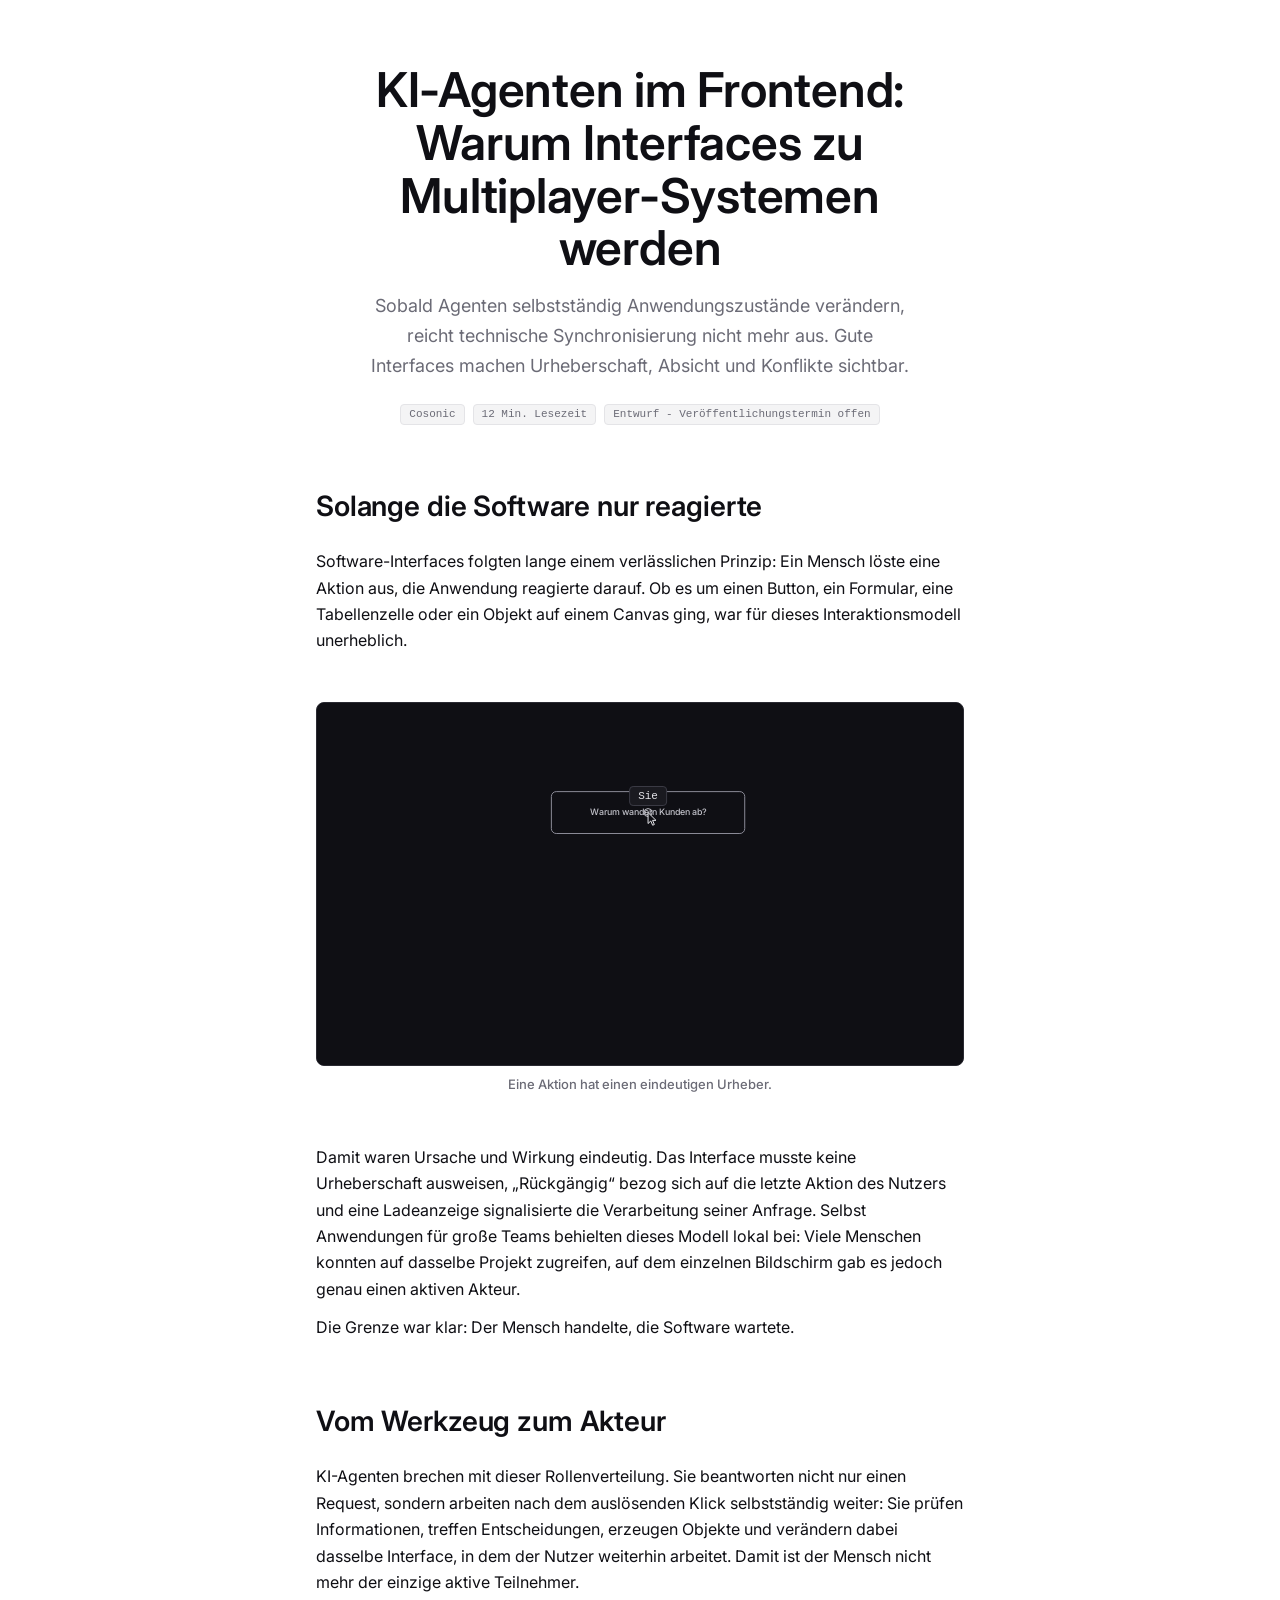
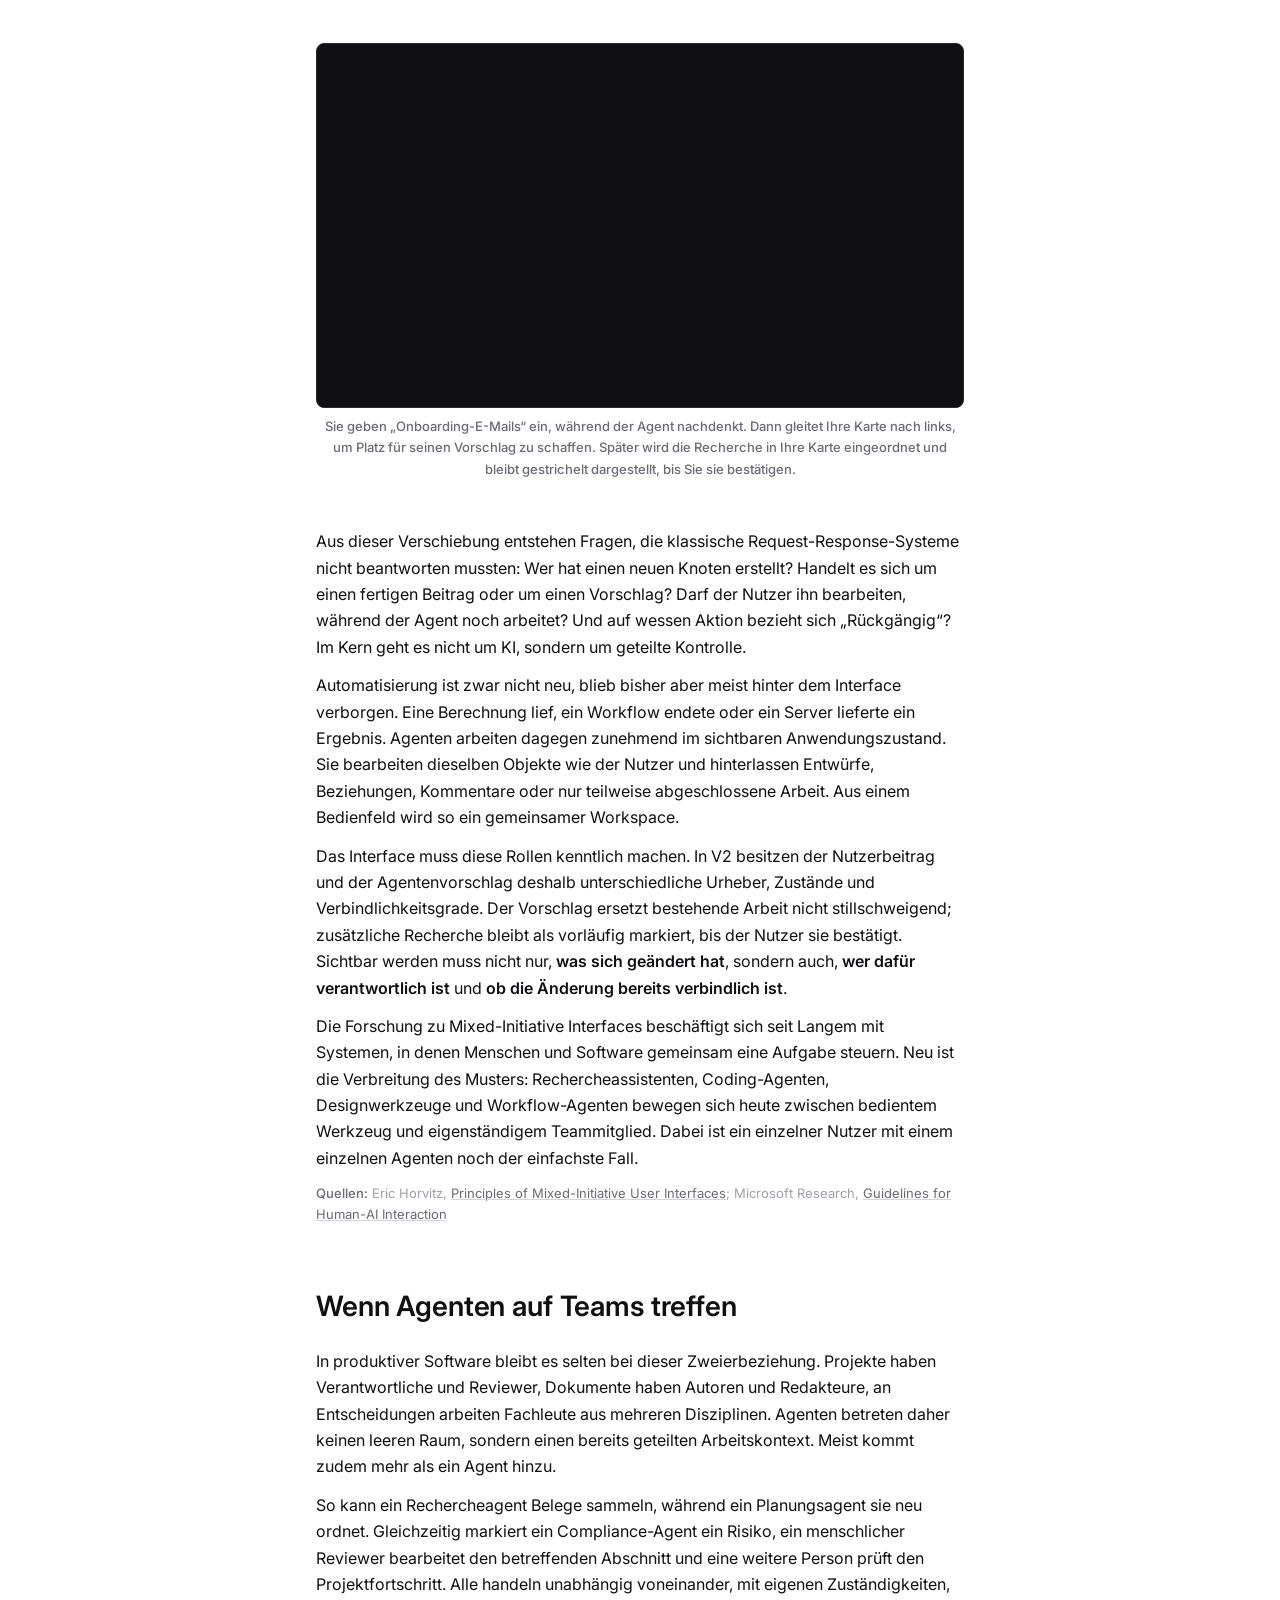
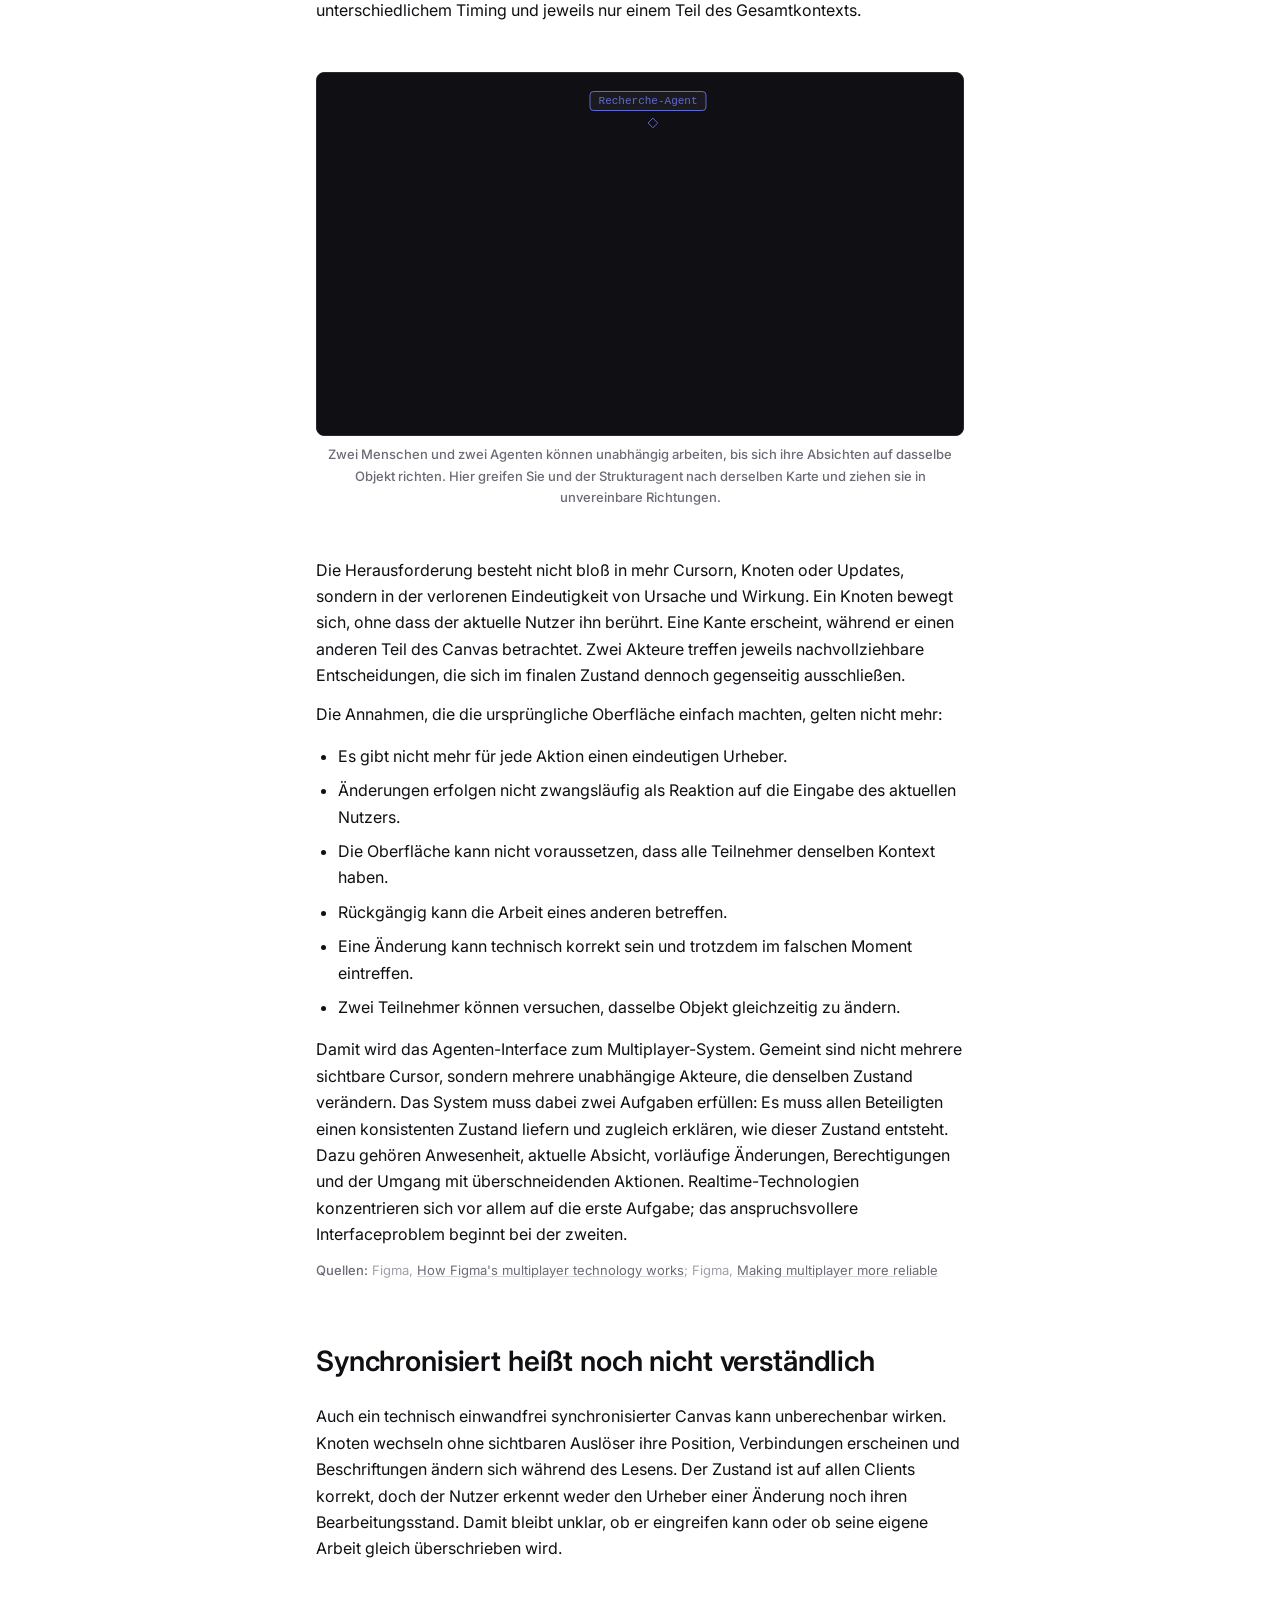
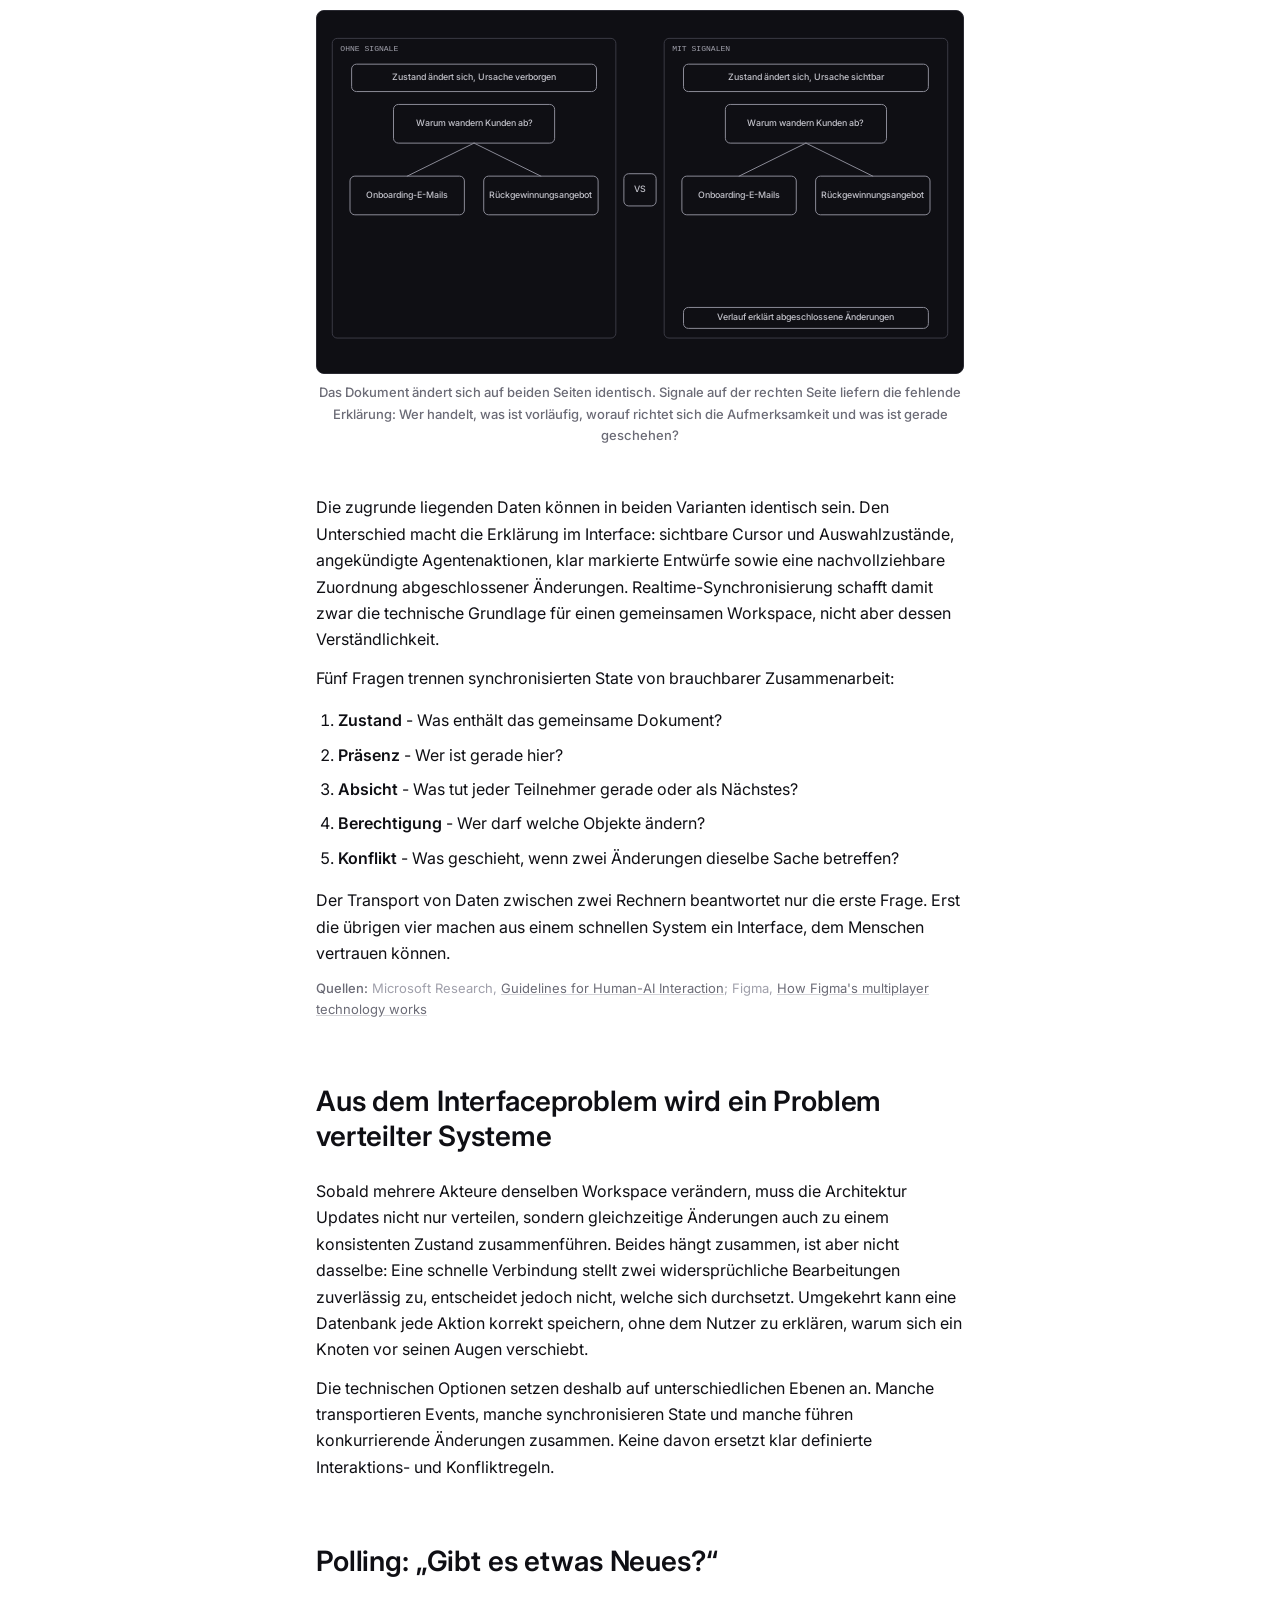
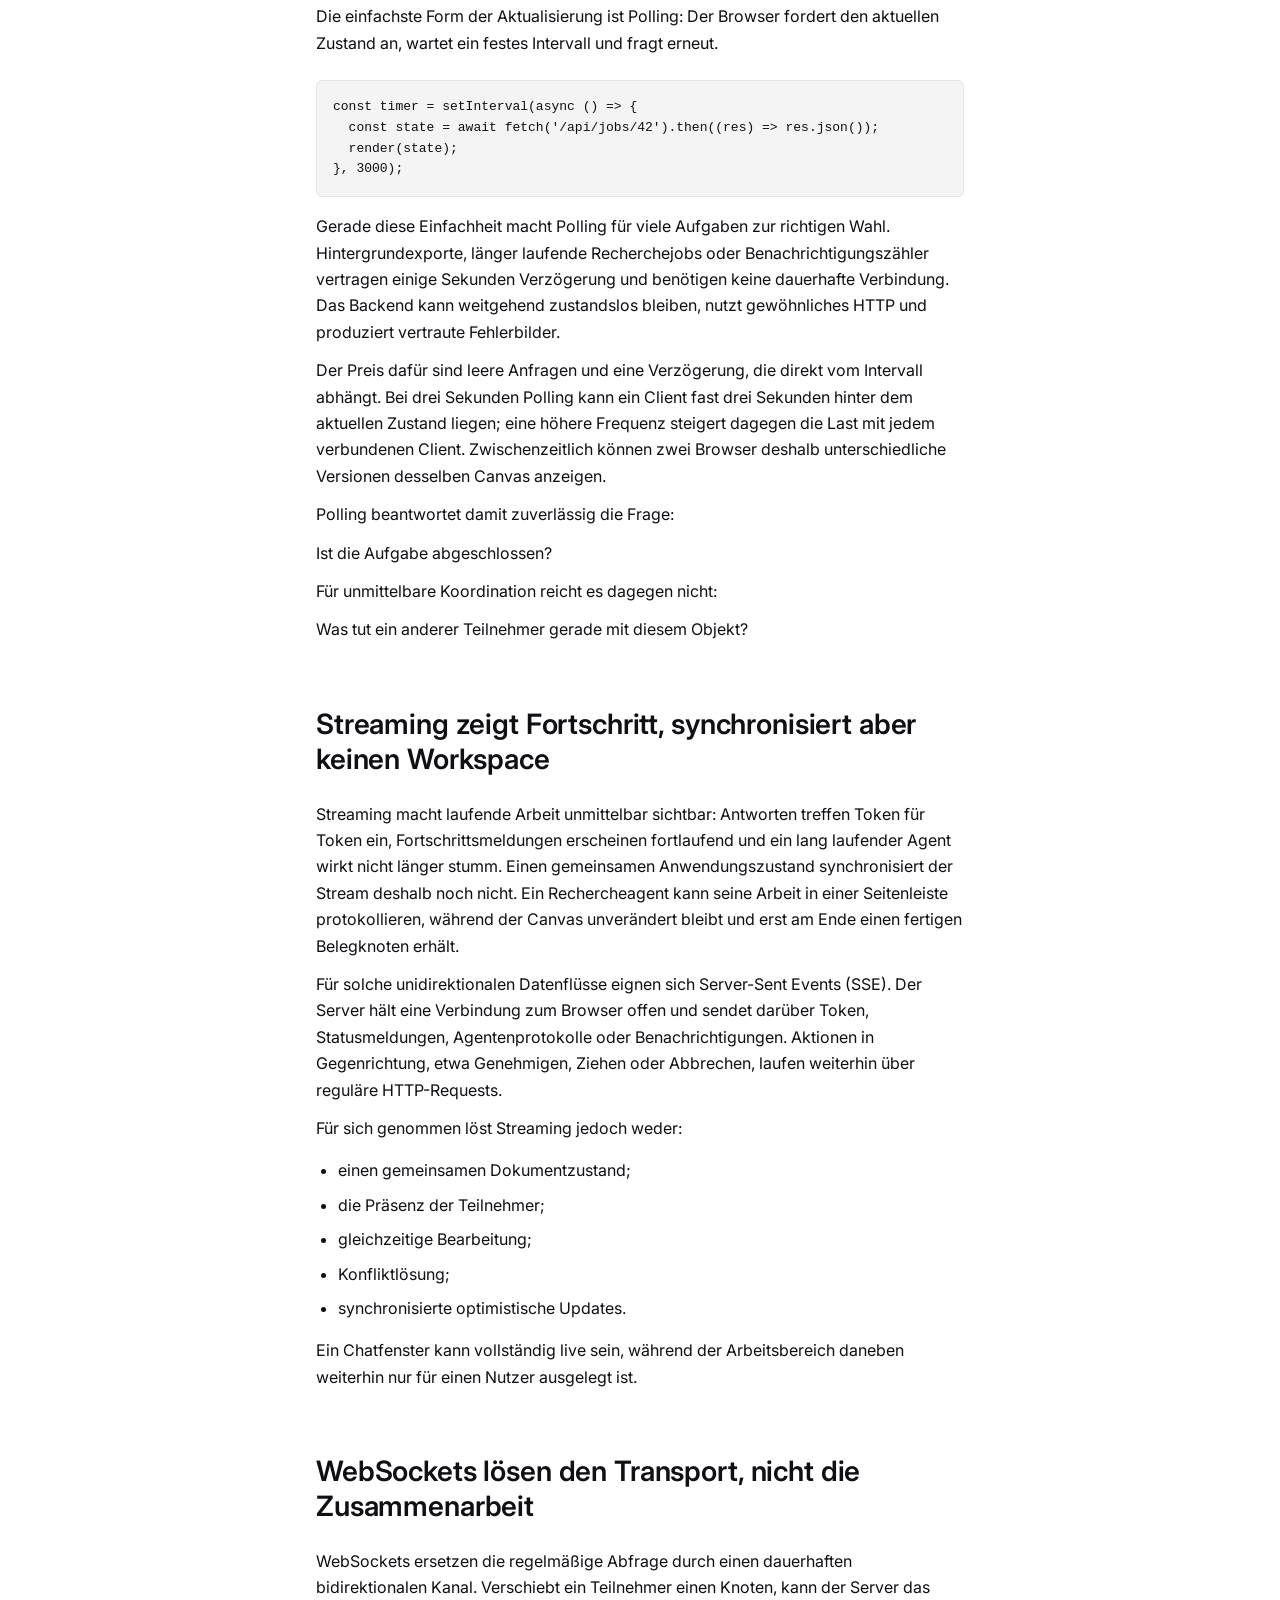
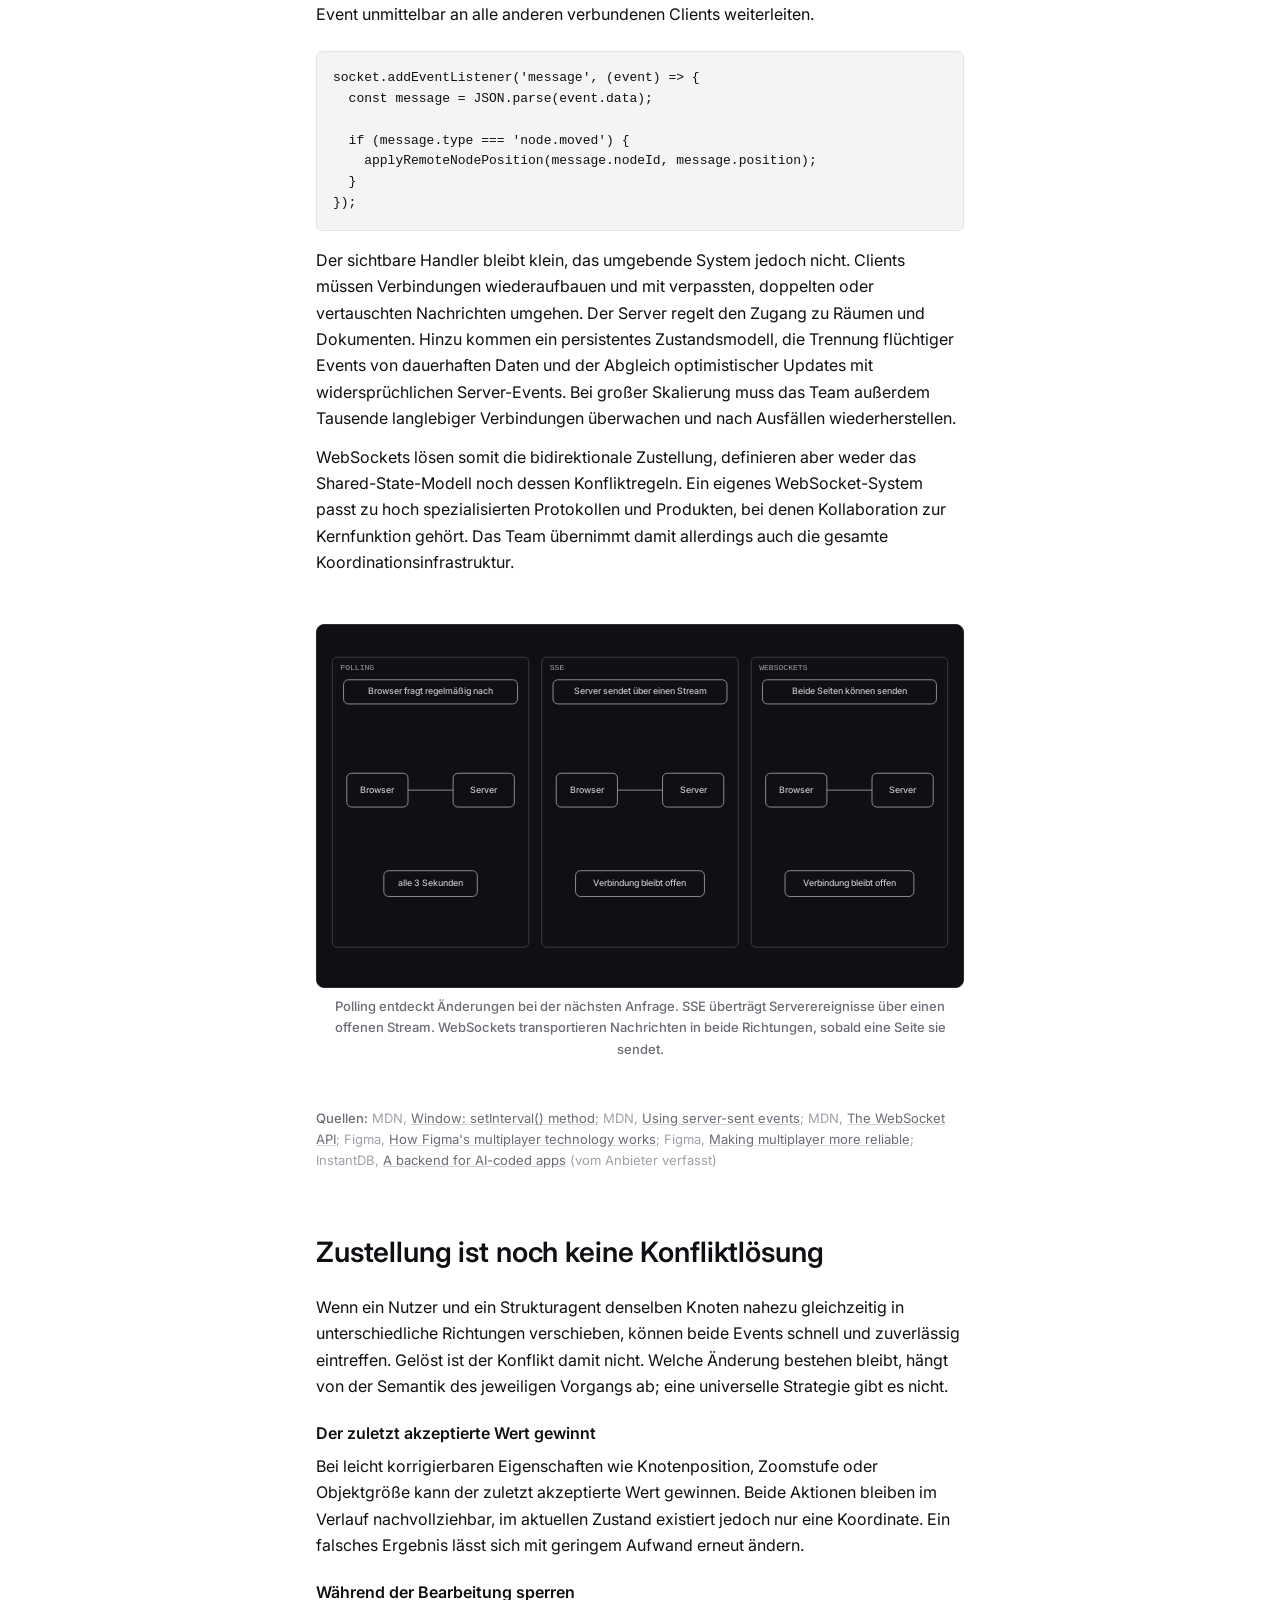
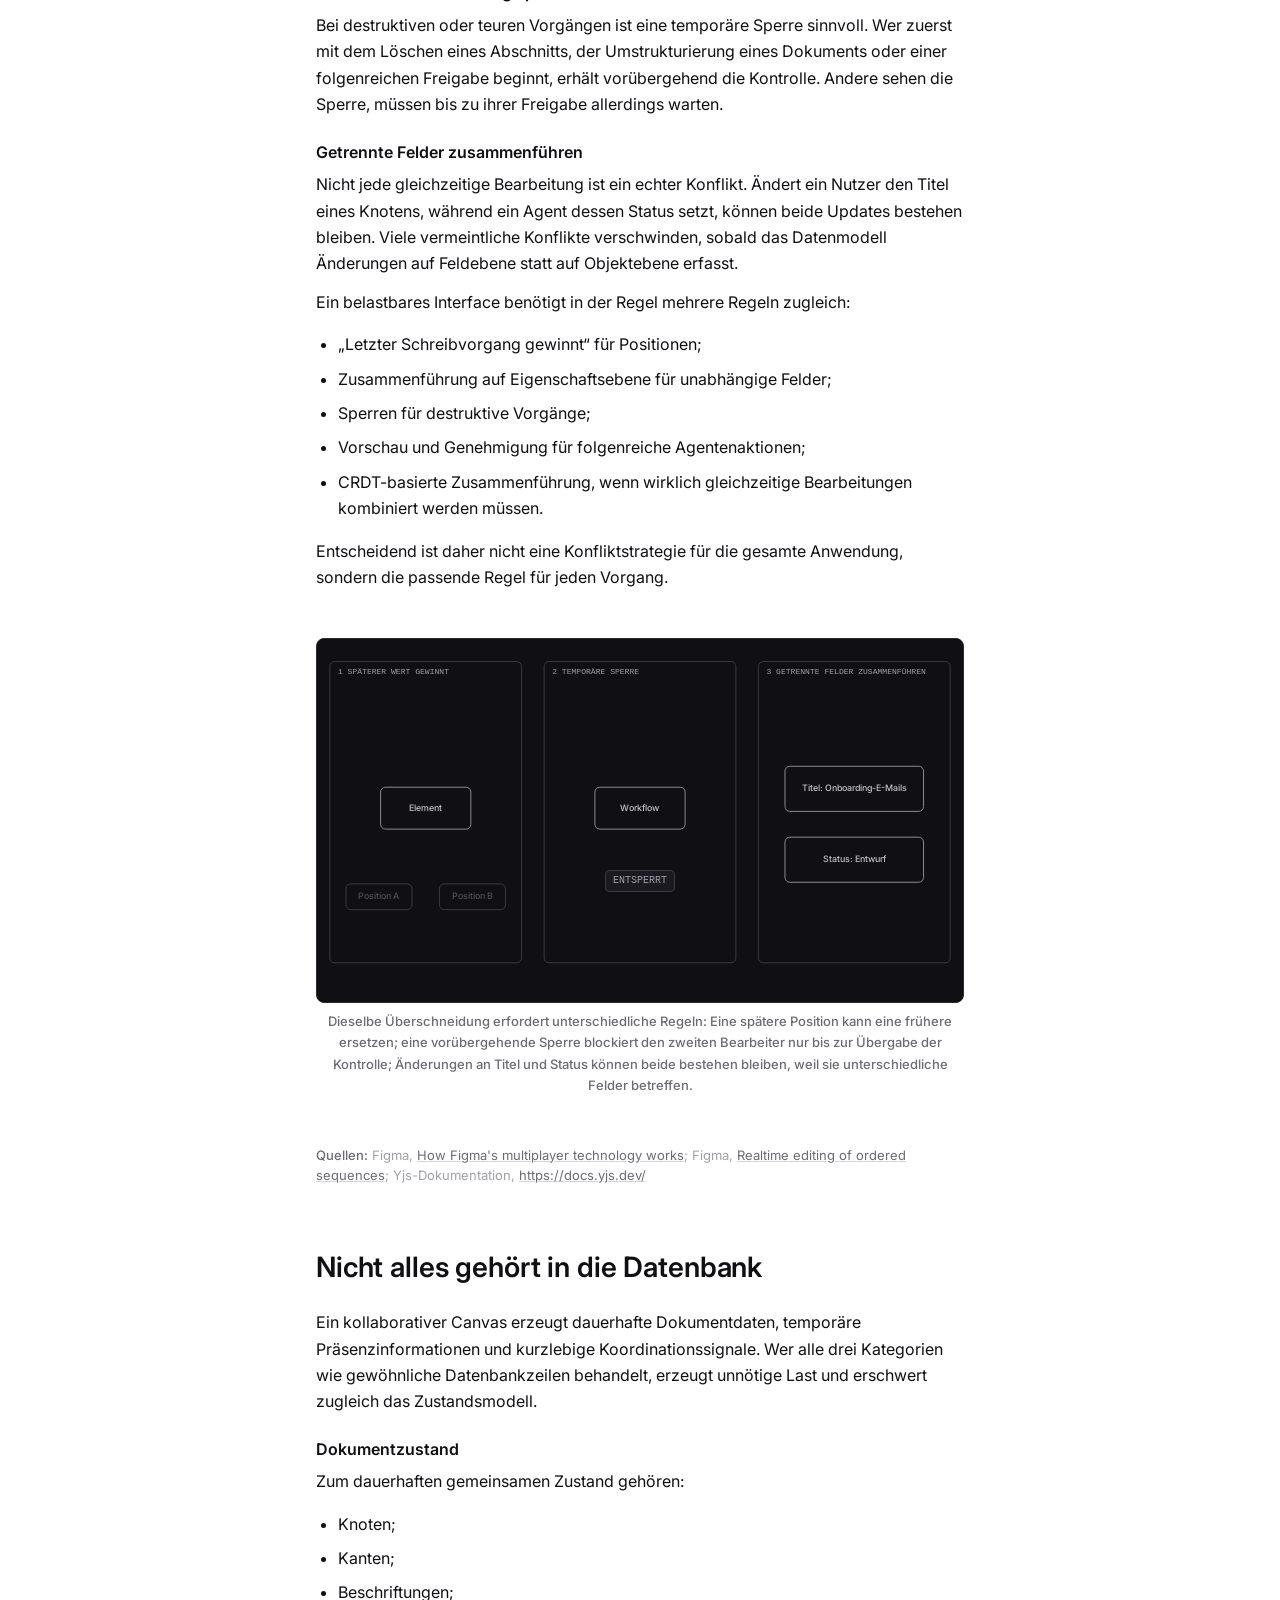
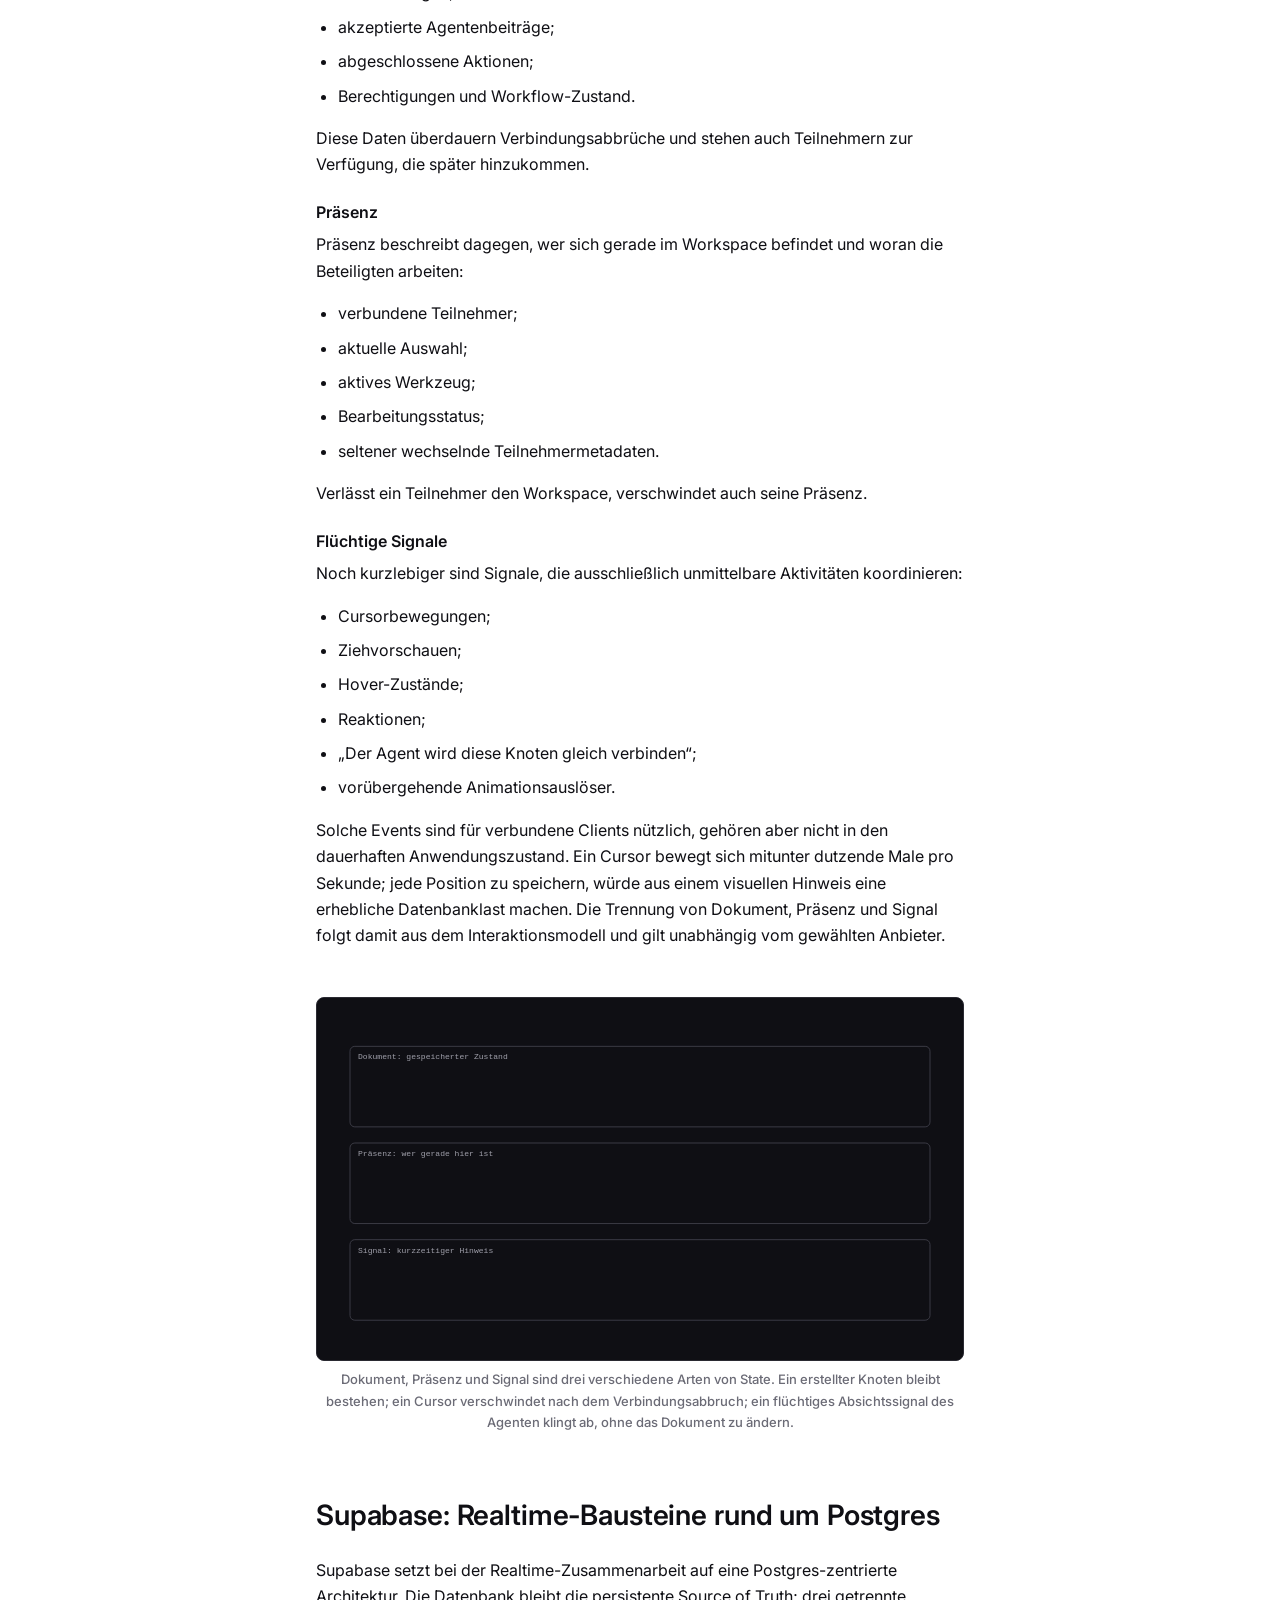
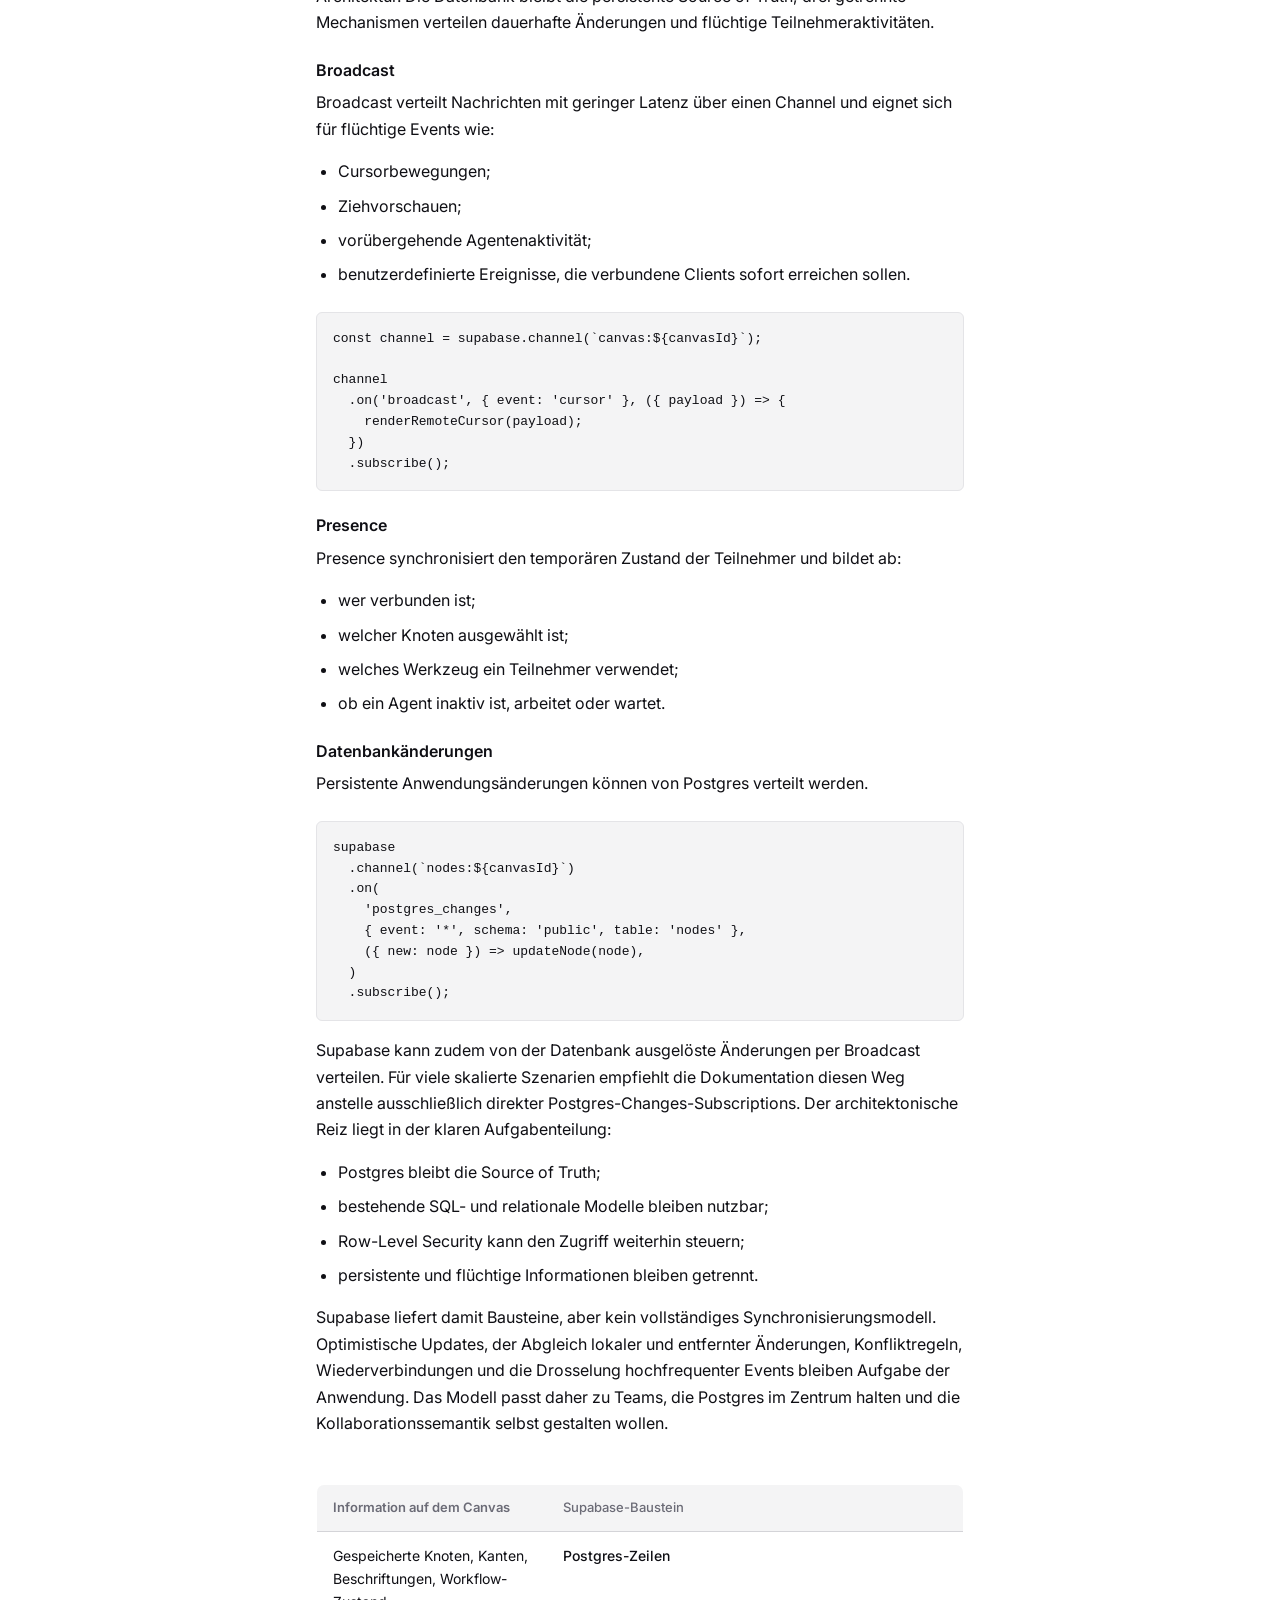
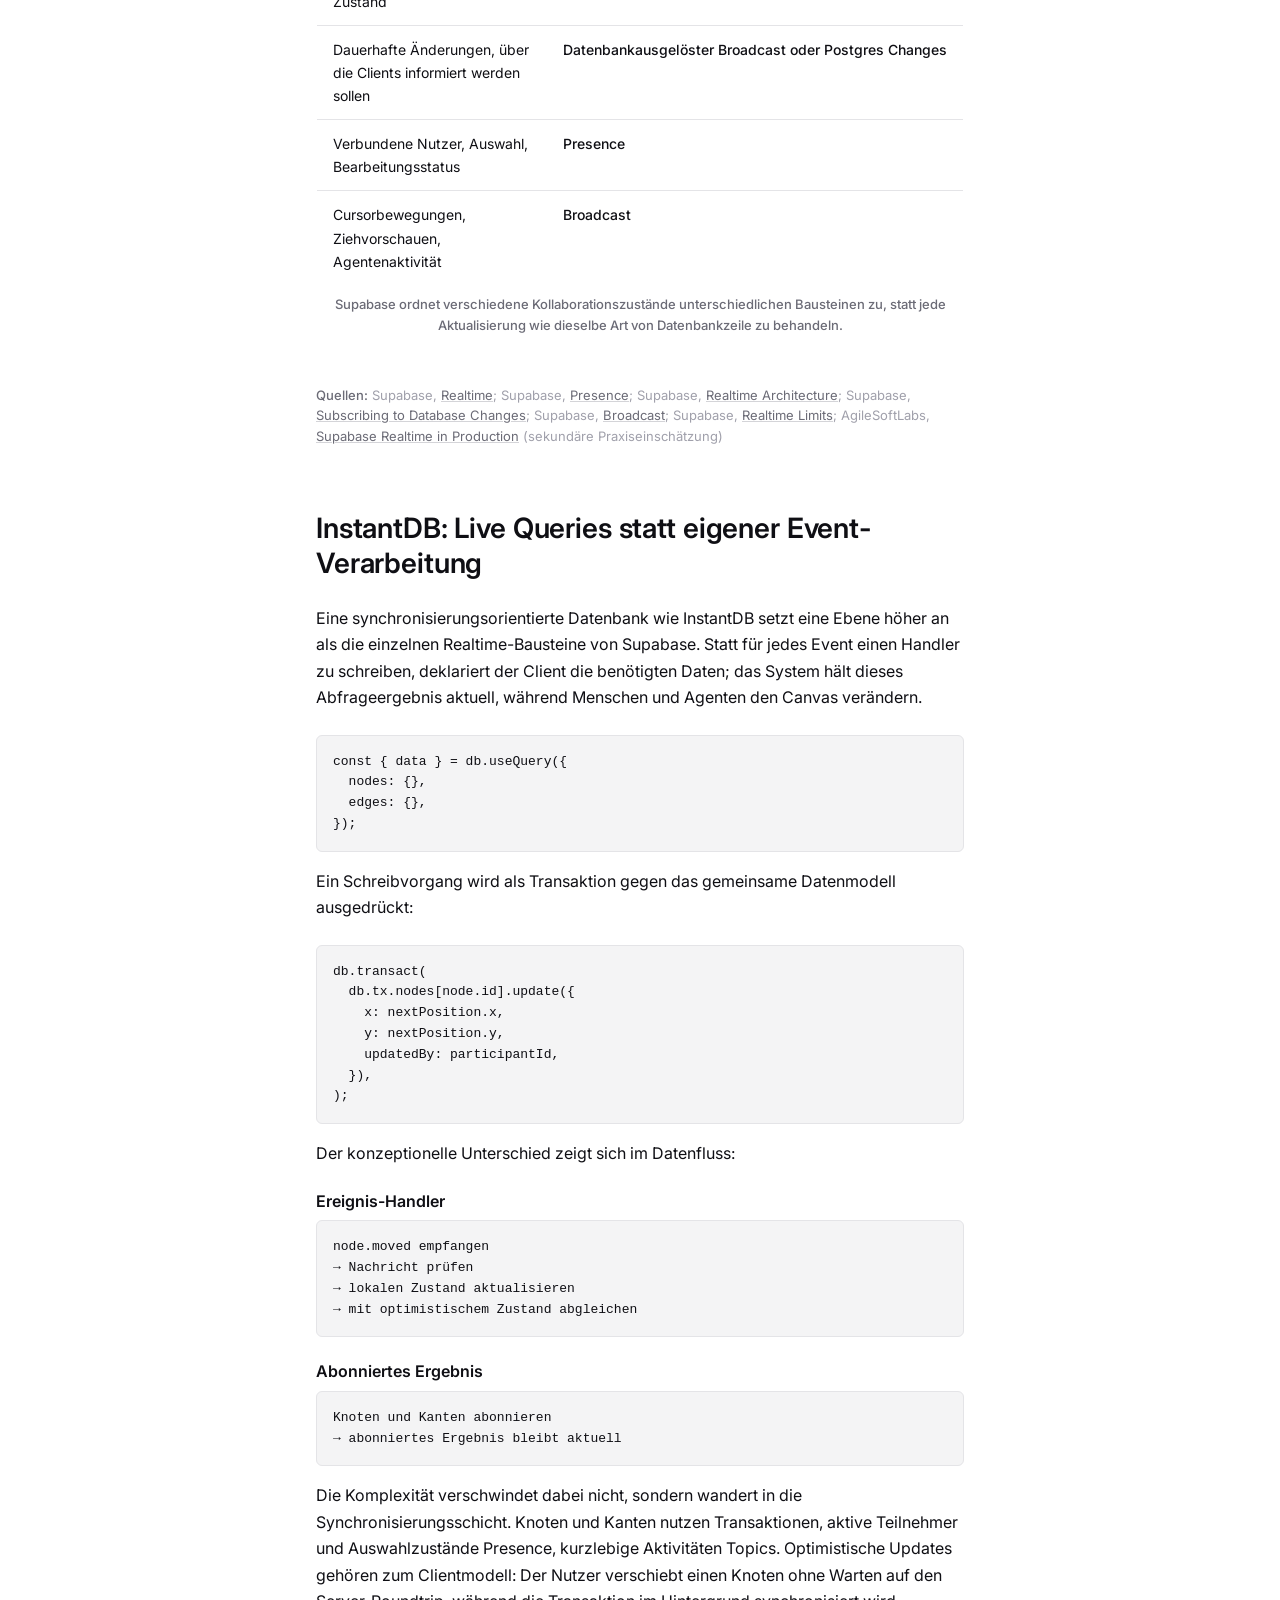
==== de/index.html @ 095195ac "Publish German collaboration article" ====
<!DOCTYPE html>
<html lang="de">
<head>
  <meta charset="UTF-8">
  <meta name="viewport" content="width=device-width, initial-scale=1.0">
  <title>KI-Agenten im Frontend: Interfaces als Multiplayer-Systeme</title>
  <link rel="preconnect" href="https://fonts.googleapis.com">
  <link rel="preconnect" href="https://fonts.gstatic.com" crossorigin>
  <link href="https://fonts.googleapis.com/css2?family=Inter:wght@400;500;600&amp;display=swap" rel="stylesheet">
  <link rel="stylesheet" href="styles.css">
</head>
<body>
  <article id="story">
    <header class="article-header">
      <h1>KI-Agenten im Frontend: Warum Interfaces zu Multiplayer-Systemen werden</h1>
      <p class="subtitle">Sobald Agenten selbstständig Anwendungszustände verändern, reicht technische Synchronisierung nicht mehr aus. Gute Interfaces machen Urheberschaft, Absicht und Konflikte sichtbar.</p>
      <div class="byline">
        <span class="chip">Cosonic</span>
        <span class="chip">12 Min. Lesezeit</span>
        <span class="chip">Entwurf - Veröffentlichungstermin offen</span>
      </div>
    </header>

    <section id="s1" aria-labelledby="s1-h">
      <h2 id="s1-h">Solange die Software nur reagierte</h2>
      <p>Software-Interfaces folgten lange einem verlässlichen Prinzip: Ein Mensch löste eine Aktion aus, die Anwendung reagierte darauf. Ob es um einen Button, ein Formular, eine Tabellenzelle oder ein Objekt auf einem Canvas ging, war für dieses Interaktionsmodell unerheblich.</p>
      <figure class="figure-breakout">
        <div class="animation-container" data-scene="V1" data-theme="dark" data-cursor-tags="boxed"></div>
        <figcaption>Eine Aktion hat einen eindeutigen Urheber.</figcaption>
      </figure>
      <p>Damit waren Ursache und Wirkung eindeutig. Das Interface musste keine Urheberschaft ausweisen, „Rückgängig“ bezog sich auf die letzte Aktion des Nutzers und eine Ladeanzeige signalisierte die Verarbeitung seiner Anfrage. Selbst Anwendungen für große Teams behielten dieses Modell lokal bei: Viele Menschen konnten auf dasselbe Projekt zugreifen, auf dem einzelnen Bildschirm gab es jedoch genau einen aktiven Akteur.</p>
      <p>Die Grenze war klar: Der Mensch handelte, die Software wartete.</p>
    </section>

    <section id="s2" aria-labelledby="s2-h">
      <h2 id="s2-h">Vom Werkzeug zum Akteur</h2>
      <p>KI-Agenten brechen mit dieser Rollenverteilung. Sie beantworten nicht nur einen Request, sondern arbeiten nach dem auslösenden Klick selbstständig weiter: Sie prüfen Informationen, treffen Entscheidungen, erzeugen Objekte und verändern dabei dasselbe Interface, in dem der Nutzer weiterhin arbeitet. Damit ist der Mensch nicht mehr der einzige aktive Teilnehmer.</p>
      <figure class="figure-breakout">
        <div class="animation-container" data-scene="V2D" data-theme="dark" data-cursor-tags="boxed"></div>
        <figcaption>Sie geben „Onboarding-E-Mails“ ein, während der Agent nachdenkt. Dann gleitet Ihre Karte nach links, um Platz für seinen Vorschlag zu schaffen. Später wird die Recherche in Ihre Karte eingeordnet und bleibt gestrichelt dargestellt, bis Sie sie bestätigen.</figcaption>
      </figure>
      <p>Aus dieser Verschiebung entstehen Fragen, die klassische Request-Response-Systeme nicht beantworten mussten: Wer hat einen neuen Knoten erstellt? Handelt es sich um einen fertigen Beitrag oder um einen Vorschlag? Darf der Nutzer ihn bearbeiten, während der Agent noch arbeitet? Und auf wessen Aktion bezieht sich „Rückgängig“? Im Kern geht es nicht um KI, sondern um geteilte Kontrolle.</p>
      <p>Automatisierung ist zwar nicht neu, blieb bisher aber meist hinter dem Interface verborgen. Eine Berechnung lief, ein Workflow endete oder ein Server lieferte ein Ergebnis. Agenten arbeiten dagegen zunehmend im sichtbaren Anwendungszustand. Sie bearbeiten dieselben Objekte wie der Nutzer und hinterlassen Entwürfe, Beziehungen, Kommentare oder nur teilweise abgeschlossene Arbeit. Aus einem Bedienfeld wird so ein gemeinsamer Workspace.</p>
      <p>Das Interface muss diese Rollen kenntlich machen. In V2 besitzen der Nutzerbeitrag und der Agentenvorschlag deshalb unterschiedliche Urheber, Zustände und Verbindlichkeitsgrade. Der Vorschlag ersetzt bestehende Arbeit nicht stillschweigend; zusätzliche Recherche bleibt als vorläufig markiert, bis der Nutzer sie bestätigt. Sichtbar werden muss nicht nur, <strong>was sich geändert hat</strong>, sondern auch, <strong>wer dafür verantwortlich ist</strong> und <strong>ob die Änderung bereits verbindlich ist</strong>.</p>
      <p>Die Forschung zu Mixed-Initiative Interfaces beschäftigt sich seit Langem mit Systemen, in denen Menschen und Software gemeinsam eine Aufgabe steuern. Neu ist die Verbreitung des Musters: Rechercheassistenten, Coding-Agenten, Designwerkzeuge und Workflow-Agenten bewegen sich heute zwischen bedientem Werkzeug und eigenständigem Teammitglied. Dabei ist ein einzelner Nutzer mit einem einzelnen Agenten noch der einfachste Fall.</p>
      <p class="sources"><strong>Quellen:</strong> Eric Horvitz, <a href="https://www.microsoft.com/en-us/research/publication/principles-mixed-initiative-user-interfaces/">Principles of Mixed-Initiative User Interfaces</a>; Microsoft Research, <a href="https://www.microsoft.com/en-us/research/project/guidelines-for-human-ai-interaction/">Guidelines for Human-AI Interaction</a></p>
    </section>

    <section id="s3" aria-labelledby="s3-h">
      <h2 id="s3-h">Wenn Agenten auf Teams treffen</h2>
      <p>In produktiver Software bleibt es selten bei dieser Zweierbeziehung. Projekte haben Verantwortliche und Reviewer, Dokumente haben Autoren und Redakteure, an Entscheidungen arbeiten Fachleute aus mehreren Disziplinen. Agenten betreten daher keinen leeren Raum, sondern einen bereits geteilten Arbeitskontext. Meist kommt zudem mehr als ein Agent hinzu.</p>
      <p>So kann ein Rechercheagent Belege sammeln, während ein Planungsagent sie neu ordnet. Gleichzeitig markiert ein Compliance-Agent ein Risiko, ein menschlicher Reviewer bearbeitet den betreffenden Abschnitt und eine weitere Person prüft den Projektfortschritt. Alle handeln unabhängig voneinander, mit eigenen Zuständigkeiten, unterschiedlichem Timing und jeweils nur einem Teil des Gesamtkontexts.</p>
      <figure class="figure-breakout">
        <div class="animation-container" data-scene="V3" data-theme="dark" data-cursor-tags="boxed"></div>
        <figcaption>Zwei Menschen und zwei Agenten können unabhängig arbeiten, bis sich ihre Absichten auf dasselbe Objekt richten. Hier greifen Sie und der Strukturagent nach derselben Karte und ziehen sie in unvereinbare Richtungen.</figcaption>
      </figure>
      <p>Die Herausforderung besteht nicht bloß in mehr Cursorn, Knoten oder Updates, sondern in der verlorenen Eindeutigkeit von Ursache und Wirkung. Ein Knoten bewegt sich, ohne dass der aktuelle Nutzer ihn berührt. Eine Kante erscheint, während er einen anderen Teil des Canvas betrachtet. Zwei Akteure treffen jeweils nachvollziehbare Entscheidungen, die sich im finalen Zustand dennoch gegenseitig ausschließen.</p>
      <p>Die Annahmen, die die ursprüngliche Oberfläche einfach machten, gelten nicht mehr:</p>
      <ul>
        <li>Es gibt nicht mehr für jede Aktion einen eindeutigen Urheber.</li>
        <li>Änderungen erfolgen nicht zwangsläufig als Reaktion auf die Eingabe des aktuellen Nutzers.</li>
        <li>Die Oberfläche kann nicht voraussetzen, dass alle Teilnehmer denselben Kontext haben.</li>
        <li>Rückgängig kann die Arbeit eines anderen betreffen.</li>
        <li>Eine Änderung kann technisch korrekt sein und trotzdem im falschen Moment eintreffen.</li>
        <li>Zwei Teilnehmer können versuchen, dasselbe Objekt gleichzeitig zu ändern.</li>
      </ul>
      <p>Damit wird das Agenten-Interface zum Multiplayer-System. Gemeint sind nicht mehrere sichtbare Cursor, sondern mehrere unabhängige Akteure, die denselben Zustand verändern. Das System muss dabei zwei Aufgaben erfüllen: Es muss allen Beteiligten einen konsistenten Zustand liefern und zugleich erklären, wie dieser Zustand entsteht. Dazu gehören Anwesenheit, aktuelle Absicht, vorläufige Änderungen, Berechtigungen und der Umgang mit überschneidenden Aktionen. Realtime-Technologien konzentrieren sich vor allem auf die erste Aufgabe; das anspruchsvollere Interfaceproblem beginnt bei der zweiten.</p>
      <p class="sources"><strong>Quellen:</strong> Figma, <a href="https://www.figma.com/blog/how-figmas-multiplayer-technology-works/">How Figma's multiplayer technology works</a>; Figma, <a href="https://www.figma.com/blog/making-multiplayer-more-reliable/">Making multiplayer more reliable</a></p>
    </section>

    <section id="s4" aria-labelledby="s4-h">
      <h2 id="s4-h">Synchronisiert heißt noch nicht verständlich</h2>
      <p>Auch ein technisch einwandfrei synchronisierter Canvas kann unberechenbar wirken. Knoten wechseln ohne sichtbaren Auslöser ihre Position, Verbindungen erscheinen und Beschriftungen ändern sich während des Lesens. Der Zustand ist auf allen Clients korrekt, doch der Nutzer erkennt weder den Urheber einer Änderung noch ihren Bearbeitungsstand. Damit bleibt unklar, ob er eingreifen kann oder ob seine eigene Arbeit gleich überschrieben wird.</p>
      <figure class="figure-breakout">
        <div class="animation-container" data-scene="V4" data-theme="dark" data-cursor-tags="boxed"></div>
        <figcaption>Das Dokument ändert sich auf beiden Seiten identisch. Signale auf der rechten Seite liefern die fehlende Erklärung: Wer handelt, was ist vorläufig, worauf richtet sich die Aufmerksamkeit und was ist gerade geschehen?</figcaption>
      </figure>
      <p>Die zugrunde liegenden Daten können in beiden Varianten identisch sein. Den Unterschied macht die Erklärung im Interface: sichtbare Cursor und Auswahlzustände, angekündigte Agentenaktionen, klar markierte Entwürfe sowie eine nachvollziehbare Zuordnung abgeschlossener Änderungen. Realtime-Synchronisierung schafft damit zwar die technische Grundlage für einen gemeinsamen Workspace, nicht aber dessen Verständlichkeit.</p>
      <p>Fünf Fragen trennen synchronisierten State von brauchbarer Zusammenarbeit:</p>
      <ol>
        <li><strong>Zustand</strong> - Was enthält das gemeinsame Dokument?</li>
        <li><strong>Präsenz</strong> - Wer ist gerade hier?</li>
        <li><strong>Absicht</strong> - Was tut jeder Teilnehmer gerade oder als Nächstes?</li>
        <li><strong>Berechtigung</strong> - Wer darf welche Objekte ändern?</li>
        <li><strong>Konflikt</strong> - Was geschieht, wenn zwei Änderungen dieselbe Sache betreffen?</li>
      </ol>
      <p>Der Transport von Daten zwischen zwei Rechnern beantwortet nur die erste Frage. Erst die übrigen vier machen aus einem schnellen System ein Interface, dem Menschen vertrauen können.</p>
      <p class="sources"><strong>Quellen:</strong> Microsoft Research, <a href="https://www.microsoft.com/en-us/research/project/guidelines-for-human-ai-interaction/">Guidelines for Human-AI Interaction</a>; Figma, <a href="https://www.figma.com/blog/how-figmas-multiplayer-technology-works/">How Figma's multiplayer technology works</a></p>
    </section>

    <section id="s5" aria-labelledby="s5-h">
      <h2 id="s5-h">Aus dem Interfaceproblem wird ein Problem verteilter Systeme</h2>
      <p>Sobald mehrere Akteure denselben Workspace verändern, muss die Architektur Updates nicht nur verteilen, sondern gleichzeitige Änderungen auch zu einem konsistenten Zustand zusammenführen. Beides hängt zusammen, ist aber nicht dasselbe: Eine schnelle Verbindung stellt zwei widersprüchliche Bearbeitungen zuverlässig zu, entscheidet jedoch nicht, welche sich durchsetzt. Umgekehrt kann eine Datenbank jede Aktion korrekt speichern, ohne dem Nutzer zu erklären, warum sich ein Knoten vor seinen Augen verschiebt.</p>
      <p>Die technischen Optionen setzen deshalb auf unterschiedlichen Ebenen an. Manche transportieren Events, manche synchronisieren State und manche führen konkurrierende Änderungen zusammen. Keine davon ersetzt klar definierte Interaktions- und Konfliktregeln.</p>
    </section>

    <section id="s6" aria-labelledby="s6-h">
      <h2 id="s6-h">Polling: „Gibt es etwas Neues?“</h2>
      <p>Die einfachste Form der Aktualisierung ist Polling: Der Browser fordert den aktuellen Zustand an, wartet ein festes Intervall und fragt erneut.</p>
      <pre><code>const timer = setInterval(async () =&gt; {
  const state = await fetch('/api/jobs/42').then((res) =&gt; res.json());
  render(state);
}, 3000);</code></pre>
      <p>Gerade diese Einfachheit macht Polling für viele Aufgaben zur richtigen Wahl. Hintergrundexporte, länger laufende Recherchejobs oder Benachrichtigungszähler vertragen einige Sekunden Verzögerung und benötigen keine dauerhafte Verbindung. Das Backend kann weitgehend zustandslos bleiben, nutzt gewöhnliches HTTP und produziert vertraute Fehlerbilder.</p>
      <p>Der Preis dafür sind leere Anfragen und eine Verzögerung, die direkt vom Intervall abhängt. Bei drei Sekunden Polling kann ein Client fast drei Sekunden hinter dem aktuellen Zustand liegen; eine höhere Frequenz steigert dagegen die Last mit jedem verbundenen Client. Zwischenzeitlich können zwei Browser deshalb unterschiedliche Versionen desselben Canvas anzeigen.</p>
      <p>Polling beantwortet damit zuverlässig die Frage:</p>
      <p class="callout">Ist die Aufgabe abgeschlossen?</p>
      <p>Für unmittelbare Koordination reicht es dagegen nicht:</p>
      <p class="callout">Was tut ein anderer Teilnehmer gerade mit diesem Objekt?</p>
    </section>

    <section id="s7" aria-labelledby="s7-h">
      <h2 id="s7-h">Streaming zeigt Fortschritt, synchronisiert aber keinen Workspace</h2>
      <p>Streaming macht laufende Arbeit unmittelbar sichtbar: Antworten treffen Token für Token ein, Fortschrittsmeldungen erscheinen fortlaufend und ein lang laufender Agent wirkt nicht länger stumm. Einen gemeinsamen Anwendungszustand synchronisiert der Stream deshalb noch nicht. Ein Rechercheagent kann seine Arbeit in einer Seitenleiste protokollieren, während der Canvas unverändert bleibt und erst am Ende einen fertigen Belegknoten erhält.</p>
      <p>Für solche unidirektionalen Datenflüsse eignen sich Server-Sent Events (SSE). Der Server hält eine Verbindung zum Browser offen und sendet darüber Token, Statusmeldungen, Agentenprotokolle oder Benachrichtigungen. Aktionen in Gegenrichtung, etwa Genehmigen, Ziehen oder Abbrechen, laufen weiterhin über reguläre HTTP-Requests.</p>
      <p>Für sich genommen löst Streaming jedoch weder:</p>
      <ul>
        <li>einen gemeinsamen Dokumentzustand;</li>
        <li>die Präsenz der Teilnehmer;</li>
        <li>gleichzeitige Bearbeitung;</li>
        <li>Konfliktlösung;</li>
        <li>synchronisierte optimistische Updates.</li>
      </ul>
      <p>Ein Chatfenster kann vollständig live sein, während der Arbeitsbereich daneben weiterhin nur für einen Nutzer ausgelegt ist.</p>
    </section>

    <section id="s8" aria-labelledby="s8-h">
      <h2 id="s8-h">WebSockets lösen den Transport, nicht die Zusammenarbeit</h2>
      <p>WebSockets ersetzen die regelmäßige Abfrage durch einen dauerhaften bidirektionalen Kanal. Verschiebt ein Teilnehmer einen Knoten, kann der Server das Event unmittelbar an alle anderen verbundenen Clients weiterleiten.</p>
      <pre><code>socket.addEventListener('message', (event) =&gt; {
  const message = JSON.parse(event.data);

  if (message.type === 'node.moved') {
    applyRemoteNodePosition(message.nodeId, message.position);
  }
});</code></pre>
      <p>Der sichtbare Handler bleibt klein, das umgebende System jedoch nicht. Clients müssen Verbindungen wiederaufbauen und mit verpassten, doppelten oder vertauschten Nachrichten umgehen. Der Server regelt den Zugang zu Räumen und Dokumenten. Hinzu kommen ein persistentes Zustandsmodell, die Trennung flüchtiger Events von dauerhaften Daten und der Abgleich optimistischer Updates mit widersprüchlichen Server-Events. Bei großer Skalierung muss das Team außerdem Tausende langlebiger Verbindungen überwachen und nach Ausfällen wiederherstellen.</p>
      <p>WebSockets lösen somit die bidirektionale Zustellung, definieren aber weder das Shared-State-Modell noch dessen Konfliktregeln. Ein eigenes WebSocket-System passt zu hoch spezialisierten Protokollen und Produkten, bei denen Kollaboration zur Kernfunktion gehört. Das Team übernimmt damit allerdings auch die gesamte Koordinationsinfrastruktur.</p>
      <figure class="figure-breakout">
        <div class="animation-container" data-scene="D1" data-theme="dark" data-cursor-tags="boxed"></div>
        <figcaption>Polling entdeckt Änderungen bei der nächsten Anfrage. SSE überträgt Serverereignisse über einen offenen Stream. WebSockets transportieren Nachrichten in beide Richtungen, sobald eine Seite sie sendet.</figcaption>
      </figure>
      <p class="sources"><strong>Quellen:</strong> MDN, <a href="https://developer.mozilla.org/en-US/docs/Web/API/Window/setInterval">Window: setInterval() method</a>; MDN, <a href="https://developer.mozilla.org/en-US/docs/Web/API/Server-sent_events/Using_server-sent_events">Using server-sent events</a>; MDN, <a href="https://developer.mozilla.org/en-US/docs/Web/API/WebSockets_API">The WebSocket API</a>; Figma, <a href="https://www.figma.com/blog/how-figmas-multiplayer-technology-works/">How Figma's multiplayer technology works</a>; Figma, <a href="https://www.figma.com/blog/making-multiplayer-more-reliable/">Making multiplayer more reliable</a>; InstantDB, <a href="https://www.instantdb.com/essays/architecture">A backend for AI-coded apps</a> (vom Anbieter verfasst)</p>
    </section>

    <section id="s9" aria-labelledby="s9-h">
      <h2 id="s9-h">Zustellung ist noch keine Konfliktlösung</h2>
      <p>Wenn ein Nutzer und ein Strukturagent denselben Knoten nahezu gleichzeitig in unterschiedliche Richtungen verschieben, können beide Events schnell und zuverlässig eintreffen. Gelöst ist der Konflikt damit nicht. Welche Änderung bestehen bleibt, hängt von der Semantik des jeweiligen Vorgangs ab; eine universelle Strategie gibt es nicht.</p>
      <h3>Der zuletzt akzeptierte Wert gewinnt</h3>
      <p>Bei leicht korrigierbaren Eigenschaften wie Knotenposition, Zoomstufe oder Objektgröße kann der zuletzt akzeptierte Wert gewinnen. Beide Aktionen bleiben im Verlauf nachvollziehbar, im aktuellen Zustand existiert jedoch nur eine Koordinate. Ein falsches Ergebnis lässt sich mit geringem Aufwand erneut ändern.</p>
      <h3>Während der Bearbeitung sperren</h3>
      <p>Bei destruktiven oder teuren Vorgängen ist eine temporäre Sperre sinnvoll. Wer zuerst mit dem Löschen eines Abschnitts, der Umstrukturierung eines Dokuments oder einer folgenreichen Freigabe beginnt, erhält vorübergehend die Kontrolle. Andere sehen die Sperre, müssen bis zu ihrer Freigabe allerdings warten.</p>
      <h3>Getrennte Felder zusammenführen</h3>
      <p>Nicht jede gleichzeitige Bearbeitung ist ein echter Konflikt. Ändert ein Nutzer den Titel eines Knotens, während ein Agent dessen Status setzt, können beide Updates bestehen bleiben. Viele vermeintliche Konflikte verschwinden, sobald das Datenmodell Änderungen auf Feldebene statt auf Objektebene erfasst.</p>
      <p>Ein belastbares Interface benötigt in der Regel mehrere Regeln zugleich:</p>
      <ul>
        <li>„Letzter Schreibvorgang gewinnt“ für Positionen;</li>
        <li>Zusammenführung auf Eigenschaftsebene für unabhängige Felder;</li>
        <li>Sperren für destruktive Vorgänge;</li>
        <li>Vorschau und Genehmigung für folgenreiche Agentenaktionen;</li>
        <li>CRDT-basierte Zusammenführung, wenn wirklich gleichzeitige Bearbeitungen kombiniert werden müssen.</li>
      </ul>
      <p>Entscheidend ist daher nicht eine Konfliktstrategie für die gesamte Anwendung, sondern die passende Regel für jeden Vorgang.</p>
      <figure class="figure-breakout">
        <div class="animation-container" data-scene="D2" data-theme="dark" data-cursor-tags="boxed"></div>
        <figcaption>Dieselbe Überschneidung erfordert unterschiedliche Regeln: Eine spätere Position kann eine frühere ersetzen; eine vorübergehende Sperre blockiert den zweiten Bearbeiter nur bis zur Übergabe der Kontrolle; Änderungen an Titel und Status können beide bestehen bleiben, weil sie unterschiedliche Felder betreffen.</figcaption>
      </figure>
      <p class="sources"><strong>Quellen:</strong> Figma, <a href="https://www.figma.com/blog/how-figmas-multiplayer-technology-works/">How Figma's multiplayer technology works</a>; Figma, <a href="https://www.figma.com/blog/realtime-editing-of-ordered-sequences/">Realtime editing of ordered sequences</a>; Yjs-Dokumentation, <a href="https://docs.yjs.dev/">https://docs.yjs.dev/</a></p>
    </section>

    <section id="s10" aria-labelledby="s10-h">
      <h2 id="s10-h">Nicht alles gehört in die Datenbank</h2>
      <p>Ein kollaborativer Canvas erzeugt dauerhafte Dokumentdaten, temporäre Präsenzinformationen und kurzlebige Koordinationssignale. Wer alle drei Kategorien wie gewöhnliche Datenbankzeilen behandelt, erzeugt unnötige Last und erschwert zugleich das Zustandsmodell.</p>
      <h3>Dokumentzustand</h3>
      <p>Zum dauerhaften gemeinsamen Zustand gehören:</p>
      <ul>
        <li>Knoten;</li>
        <li>Kanten;</li>
        <li>Beschriftungen;</li>
        <li>akzeptierte Agentenbeiträge;</li>
        <li>abgeschlossene Aktionen;</li>
        <li>Berechtigungen und Workflow-Zustand.</li>
      </ul>
      <p>Diese Daten überdauern Verbindungsabbrüche und stehen auch Teilnehmern zur Verfügung, die später hinzukommen.</p>
      <h3>Präsenz</h3>
      <p>Präsenz beschreibt dagegen, wer sich gerade im Workspace befindet und woran die Beteiligten arbeiten:</p>
      <ul>
        <li>verbundene Teilnehmer;</li>
        <li>aktuelle Auswahl;</li>
        <li>aktives Werkzeug;</li>
        <li>Bearbeitungsstatus;</li>
        <li>seltener wechselnde Teilnehmermetadaten.</li>
      </ul>
      <p>Verlässt ein Teilnehmer den Workspace, verschwindet auch seine Präsenz.</p>
      <h3>Flüchtige Signale</h3>
      <p>Noch kurzlebiger sind Signale, die ausschließlich unmittelbare Aktivitäten koordinieren:</p>
      <ul>
        <li>Cursorbewegungen;</li>
        <li>Ziehvorschauen;</li>
        <li>Hover-Zustände;</li>
        <li>Reaktionen;</li>
        <li>„Der Agent wird diese Knoten gleich verbinden“;</li>
        <li>vorübergehende Animationsauslöser.</li>
      </ul>
      <p>Solche Events sind für verbundene Clients nützlich, gehören aber nicht in den dauerhaften Anwendungszustand. Ein Cursor bewegt sich mitunter dutzende Male pro Sekunde; jede Position zu speichern, würde aus einem visuellen Hinweis eine erhebliche Datenbanklast machen. Die Trennung von Dokument, Präsenz und Signal folgt damit aus dem Interaktionsmodell und gilt unabhängig vom gewählten Anbieter.</p>
      <figure class="figure-breakout">
        <div class="animation-container" data-scene="D3" data-theme="dark" data-cursor-tags="boxed"></div>
        <figcaption>Dokument, Präsenz und Signal sind drei verschiedene Arten von State. Ein erstellter Knoten bleibt bestehen; ein Cursor verschwindet nach dem Verbindungsabbruch; ein flüchtiges Absichtssignal des Agenten klingt ab, ohne das Dokument zu ändern.</figcaption>
      </figure>
    </section>

    <section id="s11" aria-labelledby="s11-h">
      <h2 id="s11-h">Supabase: Realtime-Bausteine rund um Postgres</h2>
      <p>Supabase setzt bei der Realtime-Zusammenarbeit auf eine Postgres-zentrierte Architektur. Die Datenbank bleibt die persistente Source of Truth; drei getrennte Mechanismen verteilen dauerhafte Änderungen und flüchtige Teilnehmeraktivitäten.</p>
      <h3>Broadcast</h3>
      <p>Broadcast verteilt Nachrichten mit geringer Latenz über einen Channel und eignet sich für flüchtige Events wie:</p>
      <ul>
        <li>Cursorbewegungen;</li>
        <li>Ziehvorschauen;</li>
        <li>vorübergehende Agentenaktivität;</li>
        <li>benutzerdefinierte Ereignisse, die verbundene Clients sofort erreichen sollen.</li>
      </ul>
      <pre><code>const channel = supabase.channel(`canvas:${canvasId}`);

channel
  .on('broadcast', { event: 'cursor' }, ({ payload }) =&gt; {
    renderRemoteCursor(payload);
  })
  .subscribe();</code></pre>
      <h3>Presence</h3>
      <p>Presence synchronisiert den temporären Zustand der Teilnehmer und bildet ab:</p>
      <ul>
        <li>wer verbunden ist;</li>
        <li>welcher Knoten ausgewählt ist;</li>
        <li>welches Werkzeug ein Teilnehmer verwendet;</li>
        <li>ob ein Agent inaktiv ist, arbeitet oder wartet.</li>
      </ul>
      <h3>Datenbankänderungen</h3>
      <p>Persistente Anwendungsänderungen können von Postgres verteilt werden.</p>
      <pre><code>supabase
  .channel(`nodes:${canvasId}`)
  .on(
    'postgres_changes',
    { event: '*', schema: 'public', table: 'nodes' },
    ({ new: node }) =&gt; updateNode(node),
  )
  .subscribe();</code></pre>
      <p>Supabase kann zudem von der Datenbank ausgelöste Änderungen per Broadcast verteilen. Für viele skalierte Szenarien empfiehlt die Dokumentation diesen Weg anstelle ausschließlich direkter Postgres-Changes-Subscriptions. Der architektonische Reiz liegt in der klaren Aufgabenteilung:</p>
      <ul>
        <li>Postgres bleibt die Source of Truth;</li>
        <li>bestehende SQL- und relationale Modelle bleiben nutzbar;</li>
        <li>Row-Level Security kann den Zugriff weiterhin steuern;</li>
        <li>persistente und flüchtige Informationen bleiben getrennt.</li>
      </ul>
      <p>Supabase liefert damit Bausteine, aber kein vollständiges Synchronisierungsmodell. Optimistische Updates, der Abgleich lokaler und entfernter Änderungen, Konfliktregeln, Wiederverbindungen und die Drosselung hochfrequenter Events bleiben Aufgabe der Anwendung. Das Modell passt daher zu Teams, die Postgres im Zentrum halten und die Kollaborationssemantik selbst gestalten wollen.</p>
      <figure class="figure-breakout">
        <table class="decision-table">
          <thead>
            <tr>
              <th scope="col">Information auf dem Canvas</th>
              <th scope="col">Supabase-Baustein</th>
            </tr>
          </thead>
          <tbody>
            <tr><td>Gespeicherte Knoten, Kanten, Beschriftungen, Workflow-Zustand</td><td>Postgres-Zeilen</td></tr>
            <tr><td>Dauerhafte Änderungen, über die Clients informiert werden sollen</td><td>Datenbankausgelöster Broadcast oder Postgres Changes</td></tr>
            <tr><td>Verbundene Nutzer, Auswahl, Bearbeitungsstatus</td><td>Presence</td></tr>
            <tr><td>Cursorbewegungen, Ziehvorschauen, Agentenaktivität</td><td>Broadcast</td></tr>
          </tbody>
        </table>
        <figcaption>Supabase ordnet verschiedene Kollaborationszustände unterschiedlichen Bausteinen zu, statt jede Aktualisierung wie dieselbe Art von Datenbankzeile zu behandeln.</figcaption>
      </figure>
      <p class="sources"><strong>Quellen:</strong> Supabase, <a href="https://supabase.com/docs/guides/realtime">Realtime</a>; Supabase, <a href="https://supabase.com/docs/guides/realtime/presence">Presence</a>; Supabase, <a href="https://supabase.com/docs/guides/realtime/architecture">Realtime Architecture</a>; Supabase, <a href="https://supabase.com/docs/guides/realtime/subscribing-to-database-changes">Subscribing to Database Changes</a>; Supabase, <a href="https://supabase.com/docs/guides/realtime/broadcast">Broadcast</a>; Supabase, <a href="https://supabase.com/docs/guides/realtime/limits">Realtime Limits</a>; AgileSoftLabs, <a href="https://www.agilesoftlabs.com/blog/2026/05/supabase-realtime-in-production-what">Supabase Realtime in Production</a> (sekundäre Praxiseinschätzung)</p>
    </section>

    <section id="s12" aria-labelledby="s12-h">
      <h2 id="s12-h">InstantDB: Live Queries statt eigener Event-Verarbeitung</h2>
      <p>Eine synchronisierungsorientierte Datenbank wie InstantDB setzt eine Ebene höher an als die einzelnen Realtime-Bausteine von Supabase. Statt für jedes Event einen Handler zu schreiben, deklariert der Client die benötigten Daten; das System hält dieses Abfrageergebnis aktuell, während Menschen und Agenten den Canvas verändern.</p>
      <pre><code>const { data } = db.useQuery({
  nodes: {},
  edges: {},
});</code></pre>
      <p>Ein Schreibvorgang wird als Transaktion gegen das gemeinsame Datenmodell ausgedrückt:</p>
      <pre><code>db.transact(
  db.tx.nodes[node.id].update({
    x: nextPosition.x,
    y: nextPosition.y,
    updatedBy: participantId,
  }),
);</code></pre>
      <p>Der konzeptionelle Unterschied zeigt sich im Datenfluss:</p>
      <h3>Ereignis-Handler</h3>
      <pre><code>node.moved empfangen
→ Nachricht prüfen
→ lokalen Zustand aktualisieren
→ mit optimistischem Zustand abgleichen</code></pre>
      <h3>Abonniertes Ergebnis</h3>
      <pre><code>Knoten und Kanten abonnieren
→ abonniertes Ergebnis bleibt aktuell</code></pre>
      <p>Die Komplexität verschwindet dabei nicht, sondern wandert in die Synchronisierungsschicht. Knoten und Kanten nutzen Transaktionen, aktive Teilnehmer und Auswahlzustände Presence, kurzlebige Aktivitäten Topics. Optimistische Updates gehören zum Clientmodell: Der Nutzer verschiebt einen Knoten ohne Warten auf den Server-Roundtrip, während die Transaktion im Hintergrund synchronisiert wird. Dadurch sinkt der anwendungsspezifische Aufwand für Cache-Invalidierung, Subscription-Management und lokalen Abgleich.</p>
      <p>Im Gegenzug entsteht eine engere architektonische Bindung. Mit InstantDB übernimmt das Team nicht nur einen Transportkanal, sondern auch:</p>
      <ul>
        <li>sein Schemamodell;</li>
        <li>seine Abfragesprache;</li>
        <li>seine Transaktions-API;</li>
        <li>sein Berechtigungssystem;</li>
        <li>sein Synchronisierungsverhalten.</li>
      </ul>
      <p>Das ist weitreichender, als einem bestehenden Postgres-Backend Realtime-Zustellung hinzuzufügen. Der relevante Unterschied lautet daher nicht „InstantDB oder Supabase“, sondern: InstantDB übernimmt mehr Synchronisierungsarbeit, Supabase überlässt mehr davon der Anwendung. Ob sich die engere Backend-Abstraktion lohnt, hängt vom eingesparten Synchronisierungscode ab.</p>
      <figure class="figure-breakout">
        <div class="animation-container" data-scene="D4" data-theme="dark" data-cursor-tags="boxed"></div>
        <figcaption>Dieselbe entfernte Änderung erzeugt zwei verschiedene Aufgaben: Bei der Ereigniszustellung muss die Anwendung ihren Cache aktualisieren und abgleichen; bei einer Live-Abfrage ist die Synchronisierungsschicht dafür verantwortlich, das abonnierte Ergebnis aktuell zu halten.</figcaption>
      </figure>
      <p class="sources"><strong>Quellen:</strong> InstantDB, <a href="https://www.instantdb.com/essays/db_browser">Database in the Browser, a Spec</a> (vom Anbieter verfasst); InstantDB, <a href="https://www.instantdb.com/essays/architecture">A backend for AI-coded apps</a> (vom Anbieter verfasst); InstantDB, <a href="https://www.instantdb.com/docs/instaql">InstaQL</a>; InstantDB, <a href="https://www.instantdb.com/docs/presence-and-topics">Presence and topics</a>; InstantDB, <a href="https://www.instantdb.com/docs/permissions">Permissions</a>; InstantDB, <a href="https://www.instantdb.com/docs/self-hosting">Self-hosting</a></p>
    </section>

    <section id="s13" aria-labelledby="s13-h">
      <h2 id="s13-h">Die Alternativen setzen auf anderen Ebenen an</h2>
      <p>Supabase und InstantDB markieren zwei mögliche Abstraktionsebenen. Andere Werkzeuge decken gezielt einzelne Teile der Kollaborationsarchitektur ab.</p>
      <h3>Liveblocks: Zusammenarbeit für ein bestehendes Produkt</h3>
      <p>Liveblocks ist eine spezialisierte Kollaborationsschicht, kein Ersatz für die Anwendungsdatenbank. Presence, Cursor, Shared Storage, Kommentare und React-Flow-Integrationen richten sich an Teams, die ein bestehendes Backend um kollaborative Canvas-, Dokument- oder Diskussionsfunktionen erweitern wollen.</p>
      <h3>Yjs: Datenstrukturen für die Zusammenführung</h3>
      <p>Yjs stellt CRDT-basierte gemeinsame Datentypen bereit. Damit können zwei zeitweise getrennte Clients dasselbe Dokument unabhängig bearbeiten und ihre Änderungen später zusammenführen, ohne eine komplette Version zu verwerfen. Das eignet sich besonders für Offline-Fähigkeit, Rich Text und andere Fälle, in denen konkurrierende Änderungen erhalten bleiben müssen. Netzwerk, Persistenz, Authentifizierung und Betrieb organisiert das Team weiterhin selbst.</p>
      <h3>Firebase: etablierte Synchronisierung zwischen Datenbank und Client</h3>
      <p>Firebase Realtime Database und Firestore Listener stehen für das etablierte Modell, Backend-Daten direkt im Client zu abonnieren. Sie zeigen, dass datenbankgetriebene Realtime-Interfaces keine neue Idee sind, und dienen als wichtiger Bezugspunkt für neuere Angebote wie InstantDB.</p>
      <h3>Eigene Sync-Engine: Zusammenarbeit als Kerninfrastruktur</h3>
      <p>Eine eigene Sync-Engine lohnt sich, wenn die Kollaborationssemantik das Produkt wesentlich differenziert, kein bestehendes System zum Konfliktmodell passt oder die Skalierung spezialisierte Infrastruktur rechtfertigt. Figma ist dafür das naheliegende Beispiel und zeigt zugleich den erheblichen Entwicklungs- und Betriebsaufwand dieses Wegs.</p>
      <p class="sources"><strong>Quellen:</strong> Liveblocks, <a href="https://liveblocks.io/docs/api-reference/liveblocks-react-flow">React Flow integration</a>; Liveblocks, <a href="https://liveblocks.io/docs">documentation</a>; Yjs-Dokumentation, <a href="https://docs.yjs.dev/">https://docs.yjs.dev/</a>; Firebase, <a href="https://firebase.google.com/docs/database">Realtime Database documentation</a>; Firebase, <a href="https://firebase.google.com/docs/firestore/query-data/listen">Cloud Firestore realtime listeners</a>; Figma, <a href="https://www.figma.com/blog/how-figmas-multiplayer-technology-works/">How Figma's multiplayer technology works</a></p>
    </section>

    <section id="s14" aria-labelledby="s14-h">
      <h2 id="s14-h">Die Architektur folgt dem Interaktionsmodell</h2>
      <p>Keine dieser Optionen gewinnt jeden Vergleich, denn sie beantworten unterschiedliche Fragen. <strong>Polling</strong> passt zu seltenen Updates und tolerierbaren Verzögerungen, <strong>SSE</strong> zu Agentenausgaben und Fortschritt, die überwiegend vom Server zum Browser fließen.</p>
      <p><strong>Eigene WebSockets</strong> lohnen sich für spezialisierte Protokolle, die den Aufwand für Verbindungsverwaltung, Reihenfolge, Räume und Abgleich rechtfertigen. <strong>Supabase Realtime</strong> hält Postgres als Source of Truth im Zentrum und überlässt der Anwendung die Komposition aus Broadcast, Presence und Datenbank-Events.</p>
      <p><strong>InstantDB</strong> passt, wenn synchronisierter Client-State im Mittelpunkt steht und das Projekt ein integriertes Backend-Modell übernehmen kann. <strong>Liveblocks</strong> ergänzt ein vorhandenes Backend um Kollaboration; <strong>Yjs</strong> adressiert vor allem konkurrierende und zeitweise offline vorgenommene Bearbeitungen.</p>
      <figure class="figure-breakout">
        <table class="decision-table">
          <thead>
            <tr>
              <th scope="col">Anforderung des Interfaces</th>
              <th scope="col">Praktischer Ausgangspunkt</th>
            </tr>
          </thead>
          <tbody>
            <tr><td>Status einer Hintergrundaufgabe prüfen</td><td>Polling</td></tr>
            <tr><td>Agentenausgabe oder Fortschritt streamen</td><td>SSE</td></tr>
            <tr><td>Ein spezialisiertes Realtime-Protokoll entwickeln</td><td>WebSockets</td></tr>
            <tr><td>Postgres um Realtime-Funktionen ergänzen</td><td>Supabase</td></tr>
            <tr><td>Ein integriertes, synchronisierungsorientiertes Backend einführen</td><td>InstantDB</td></tr>
            <tr><td>Eine bestehende Anwendung um Kollaboration ergänzen</td><td>Liveblocks</td></tr>
            <tr><td>Gleichzeitige oder Offline-Bearbeitungen zusammenführen</td><td>Yjs</td></tr>
          </tbody>
        </table>
        <figcaption>Dies sind Ausgangspunkte, keine automatischen Antworten. Ein Produktivsystem kann mehrere davon kombinieren.</figcaption>
      </figure>
    </section>

    <section id="s15" aria-labelledby="s15-h">
      <h2 id="s15-h">Zurück zum gemeinsamen Workspace</h2>
      <p>Auf dem anfangs unübersichtlichen Canvas arbeiten weiterhin ein Nutzer, ein menschlicher Reviewer, ein Rechercheagent und ein Strukturagent. Die Zahl der Aktionen hat nicht abgenommen; geändert hat sich ihre Darstellung.</p>
      <figure class="figure-breakout">
        <div class="animation-container" data-scene="V5" data-theme="dark" data-cursor-tags="boxed" role="img" aria-labelledby="v5-caption"></div>
        <figcaption id="v5-caption">Ein verständlicher Arbeitsbereich für mehrere Agenten: Der Nutzer erstellt eine Idee, während der Rechercheagent ankündigt, Belege hinzuzufügen. Der Strukturagent hebt zwei Ziele hervor, bevor er sie verbindet. Ein zweiter Mensch prüft die übergeordnete Frage. Wenn eine Agentenaktion mit einer menschlichen Bearbeitung kollidiert, wendet die Oberfläche eine sichtbare Regel an und zeichnet das Ergebnis im Aktivitätsverlauf auf.</figcaption>
      </figure>
      <p>Agentenaktionen erscheinen nun mit Kontext: Das Interface zeigt ihr Ziel vorab, markiert vorläufige Arbeit, ordnet abgeschlossene Änderungen einem Urheber zu und bietet bei folgenreichen Eingriffen eine Möglichkeit zum Abbruch oder Undo. Überschneiden sich zwei Aktionen, greift eine sichtbare Konfliktregel. Der Canvas ist dadurch nicht weniger aktiv, aber deutlich leichter zu verstehen.</p>
    </section>

    <section id="s16" aria-labelledby="s16-h">
      <h2 id="s16-h">Für Akteure entwickeln, nicht für Requests</h2>
      <p>Die Architektur kollaborativer KI-Interfaces muss zwei Fragen beantworten: Wie erreicht eine Änderung alle Beteiligten, und wie können sie diese Änderung verstehen und sicher darauf reagieren? Polling, SSE, WebSockets, Realtime-Dienste und Sync-Engines adressieren die Zustellung auf unterschiedlichen Abstraktionsebenen. Präsenz, Absicht, Urheberschaft, Berechtigungen, Konfliktregeln und Undo schaffen die notwendige Verständlichkeit.</p>
      <p>Eine schnelle Verbindung ersetzt kein nachvollziehbares Interaktionsmodell. KI-Produkte, in denen Agenten selbst handeln, dürfen deshalb nicht länger um einzelne Requests herum gedacht werden. Sie müssen für mehrere gleichzeitig handelnde Akteure gebaut sein.</p>
    </section>

  </article>

  <script src="js/timeline.js"></script>
  <script src="js/kit.js"></script>
  <script src="js/renderer.js"></script>
  <!-- Szenendateien: Weitere werden hier ergänzt, sobald die Szenen V1-V10 implementiert sind. -->
  <script src="js/scenes/v1.js"></script>
  <script src="js/scenes/v2.js"></script>
  <script src="js/scenes/v2-shared-canvas.js"></script>
  <script src="js/scenes/v3.js"></script>
  <script src="js/scenes/v4.js"></script>
  <script src="js/scenes/v5.js"></script>
  <script src="js/scenes/d1.js"></script>
  <script src="js/scenes/d2.js"></script>
  <script src="js/scenes/d3.js"></script>
  <script src="js/scenes/d4.js"></script>
  <script src="js/main.js"></script>
</body>
</html>
---- de/styles.css ----
/* ==========================================================================
   Design tokens — DESIGN.md §2–4
   ========================================================================== */

:root {
  /* Color */
  --bg:            #ffffff;
  --bg-alt:        #fafafa;
  --surface:       #f4f4f5;
  --text:          #0f0f14;
  --text-muted:    #6b6b76;
  --text-dim:      #a0a0ab;
  --border:        #e4e4e7;
  --border-strong: #d4d4d8;
  --accent:        #5e6ad2;
  --accent-hover:  #4e5acb;

  /* Type */
  --font-sans: 'Inter', system-ui, -apple-system, 'Segoe UI', Roboto, Helvetica, Arial, sans-serif;
  --font-mono: 'Berkeley Mono', 'SF Mono', ui-monospace, 'Cascadia Code', Menlo, Consolas, monospace;

  --fs-11: 11px;
  --fs-13: 13px;
  --fs-14: 14px;
  --fs-16: 16px;
  --fs-18: 18px;
  --fs-22: 22px;
  --fs-28: 28px;
  --fs-36: 36px;
  --fs-48: 48px;
  --fs-64: 64px;

  /* Spacing (4px base unit) */
  --sp-1: 4px;
  --sp-2: 8px;
  --sp-3: 12px;
  --sp-4: 16px;
  --sp-6: 24px;
  --sp-8: 32px;
  --sp-12: 48px;
  --sp-16: 64px;

  /* Radius */
  --radius-sm: 6px;
  --radius-md: 8px;

  /* Layout */
  --measure: 680px;
  --breakout: 960px;

  /* Motion */
  --ease: cubic-bezier(0.4, 0, 0.2, 1);
}

/* ==========================================================================
   Reset
   ========================================================================== */

*,
*::before,
*::after {
  box-sizing: border-box;
  margin: 0;
  padding: 0;
}

html {
  scroll-behavior: smooth;
}

body {
  font-family: var(--font-sans);
  background: var(--bg);
  color: var(--text);
  font-size: var(--fs-16);
  line-height: 1.65;
  -webkit-font-smoothing: antialiased;
  text-rendering: optimizeLegibility;
}

img, svg {
  display: block;
  max-width: 100%;
}

/* ==========================================================================
   Article shell & reading column
   ========================================================================== */

article {
  max-width: var(--measure);
  margin: 0 auto;
  padding: var(--sp-16) var(--sp-4) 140px;
}

section {
  margin-bottom: var(--sp-16);
}

section > h2 {
  margin-bottom: var(--sp-6);
}

section > p + p {
  margin-top: var(--sp-3);
}

section > :is(p, ul, ol, pre) + h3 {
  margin-top: var(--sp-6);
}

section > h3 {
  margin-top: var(--sp-6);
  margin-bottom: var(--sp-2);
}

section > h3 + :is(p, ul, ol, pre) {
  margin-top: 0;
}

section > h3 + .compact-options {
  margin-top: 0;
}

section > :is(ul, ol) + p,
section > pre + p {
  margin-top: var(--sp-4);
}

section > :is(p, pre) + :is(ul, ol),
section > :is(ul, ol) + :is(ul, ol) {
  margin-top: var(--sp-4);
}

section > :is(ul, ol) {
  padding-left: 1.35rem;
}

section > :is(ul, ol) li + li {
  margin-top: var(--sp-2);
}

.compact-options {
  display: grid;
  grid-template-columns: minmax(120px, max-content) 1fr;
  column-gap: var(--sp-4);
  row-gap: var(--sp-2);
}

.compact-options + h3 {
  margin-top: var(--sp-6);
}

.compact-options dt {
  font-weight: 600;
}

.compact-options dd {
  color: var(--text);
}

section > .draft-placeholder + .draft-placeholder {
  margin-top: var(--sp-4);
}

/* ==========================================================================
   Header
   ========================================================================== */

.article-header {
  text-align: center;
  margin-bottom: var(--sp-16);
}

h1 {
  font-size: var(--fs-48);
  font-weight: 600;
  letter-spacing: -0.005em;
  line-height: 1.1;
  margin-bottom: var(--sp-4);
}

.subtitle {
  font-size: var(--fs-18);
  color: var(--text-muted);
  max-width: 540px;
  margin: 0 auto var(--sp-6);
}

.byline {
  display: flex;
  justify-content: center;
  flex-wrap: wrap;
  gap: var(--sp-2);
}

/* ==========================================================================
   Chips (kbd-style)
   ========================================================================== */

.chip {
  display: inline-flex;
  align-items: center;
  font-family: var(--font-mono);
  font-size: var(--fs-11);
  line-height: 1;
  color: var(--text-muted);
  background: var(--surface);
  border: 1px solid var(--border);
  border-radius: 4px;
  padding: var(--sp-1) var(--sp-2);
  transition: border-color 180ms var(--ease);
}

.chip:hover {
  border-color: var(--border-strong);
}

/* ==========================================================================
   Headings & type scale
   ========================================================================== */

h2 {
  font-size: var(--fs-28);
  font-weight: 600;
  letter-spacing: -0.005em;
  line-height: 1.25;
  margin-top: var(--sp-2);
}

h3 {
  font-size: var(--fs-16);
  font-weight: 600;
  line-height: 1.35;
  color: var(--text);
}

p {
  font-size: var(--fs-16);
  color: var(--text);
}

strong, b {
  font-weight: 600;
}

em, i {
  font-style: normal;
  font-weight: 600;
}

a {
  color: var(--accent);
  text-decoration-color: var(--border-strong);
}

a:hover {
  color: var(--accent-hover);
}

a:focus-visible,
button:focus-visible {
  outline: 2px solid var(--accent);
  outline-offset: 2px;
}

/* ==========================================================================
   Draft placeholder prose
   ========================================================================== */

.draft-placeholder {
  color: var(--text);
}

.draft-placeholder:first-of-type::before {
  content: 'Draft';
  display: block;
  font-family: var(--font-sans);
  font-size: var(--fs-11);
  font-weight: 500;
  letter-spacing: 0.06em;
  text-transform: uppercase;
  color: var(--text-dim);
  margin-bottom: var(--sp-2);
}

/* ==========================================================================
   Breakout figures — the article's signature layout move
   ========================================================================== */

.figure-breakout {
  width: 100%;
  max-width: var(--breakout);
  margin-left: 50%;
  transform: translateX(-50%);
  margin-top: var(--sp-12);
  margin-bottom: var(--sp-12);
}

.figure-small {
  max-width: 560px;
}

figcaption {
  font-size: var(--fs-13);
  font-weight: 500;
  color: var(--text-muted);
  margin-top: var(--sp-2);
  text-align: center;
}

.sources {
  font-size: var(--fs-13);
  color: var(--text-dim);
  line-height: 1.6;
}

.sources strong {
  color: var(--text-muted);
  font-weight: 500;
}

.sources a {
  color: var(--text-muted);
}

/* ==========================================================================
   Animation canvas — DESIGN.md §5
   ========================================================================== */

.animation-container {
  position: relative;
  width: 100%;
  aspect-ratio: 800 / 450;
  background: var(--bg-alt);
  border: 1px solid var(--border);
  border-radius: var(--radius-md);
  overflow: hidden;
}

.animation-container svg {
  display: block;
  width: 100%;
  height: 100%;
}

/* Dark canvas variant (experimental) — DESIGN.md §5 "Dark canvas variant".
   Only the canvas recolors; the article page around it stays light. The
   Renderer maps its internal palette from this container's data-theme
   attribute (or a `theme: 'dark'` constructor option). */
.animation-container[data-theme='dark'] {
  background: #0f0f14;
  border-color: #2a2a32;
}

/* V5's history is chronological, so preserve the newest policy result when
   the single-line ticker has to clip on a narrow canvas. */
.animation-container[data-scene='V5'] .animation-activity-log {
  display: flex;
  justify-content: flex-end;
  text-align: right;
}

.animation-container.reduced-motion {
  display: flex;
  align-items: center;
  justify-content: center;
  aspect-ratio: auto;
  min-height: 200px;
  font-family: var(--font-mono);
  font-size: var(--fs-13);
  color: var(--text-dim);
  text-align: center;
  padding: var(--sp-4);
}

@media (prefers-reduced-motion: reduce) {
  .animation-container {
    aspect-ratio: auto;
    min-height: 200px;
  }
}

/* ==========================================================================
   Code blocks
   ========================================================================== */

pre {
  font-family: var(--font-mono);
  font-size: 13px;
  line-height: 1.6;
  background: var(--surface);
  border: 1px solid var(--border);
  border-radius: var(--radius-sm);
  padding: var(--sp-4);
  overflow-x: auto;
  margin-top: var(--sp-6);
}

section > pre + pre {
  margin-top: var(--sp-4);
}

code {
  font-family: var(--font-mono);
  color: var(--text);
}

/* ==========================================================================
   Static diagrams — layer cards (section 12)
   ========================================================================== */

.layer-diagram {
  display: flex;
  flex-direction: column;
  gap: var(--sp-4);
}

.layer-cards {
  display: grid;
  grid-template-columns: 1fr 1fr;
  gap: var(--sp-4);
}

.layer-card {
  background: var(--bg);
  border: 1px solid var(--border);
  border-radius: var(--radius-md);
  padding: var(--sp-6);
  transition: border-color 180ms var(--ease);
}

.layer-card:hover {
  border-color: var(--border-strong);
}

.layer-card h3 {
  margin-bottom: var(--sp-2);
}

.layer-position {
  font-size: var(--fs-14);
  color: var(--text-muted);
  margin-bottom: var(--sp-4);
}

.layer-fit {
  list-style: none;
  display: flex;
  flex-direction: column;
  gap: var(--sp-2);
}

.layer-fit li {
  font-size: var(--fs-14);
  color: var(--text);
  padding-left: var(--sp-3);
  position: relative;
}

.layer-fit li::before {
  content: '';
  position: absolute;
  left: 0;
  top: 0.65em;
  width: 4px;
  height: 4px;
  border-radius: 1px;
  background: var(--border-strong);
}

.layer-rows {
  display: flex;
  flex-direction: column;
  border: 1px solid var(--border);
  border-radius: var(--radius-md);
  overflow: hidden;
}

.layer-row {
  display: grid;
  grid-template-columns: 160px 1fr;
  gap: var(--sp-4);
  padding: var(--sp-4) var(--sp-6);
  background: var(--bg);
}

.layer-row + .layer-row {
  border-top: 1px solid var(--border);
}

.layer-row-name {
  font-weight: 600;
  font-size: var(--fs-14);
}

.layer-row-desc {
  font-size: var(--fs-14);
  color: var(--text-muted);
}

/* ==========================================================================
   Decision table (section 13)
   ========================================================================== */

.decision-table {
  width: 100%;
  border-collapse: collapse;
  border: 1px solid var(--border);
  border-radius: var(--radius-md);
  overflow: hidden;
  background: var(--bg);
}

.decision-table th,
.decision-table td {
  text-align: left;
  font-size: var(--fs-14);
  padding: var(--sp-3) var(--sp-4);
  border-bottom: 1px solid var(--border);
  vertical-align: top;
}

.decision-table thead th {
  font-weight: 600;
  font-size: var(--fs-13);
  color: var(--text-muted);
  background: var(--surface);
  border-bottom: 1px solid var(--border-strong);
}

.decision-table td:last-child,
.decision-table th:last-child {
  font-weight: 500;
  white-space: nowrap;
  width: 200px;
}

.decision-table tbody tr:last-child td {
  border-bottom: none;
}

.decision-table tbody tr:hover td {
  background: var(--bg-alt);
}

/* ==========================================================================
   Responsive
   ========================================================================== */

@media (max-width: 1024px) {
  .figure-breakout {
    max-width: 100%;
    width: calc(100% + var(--sp-8));
    margin-left: calc(-1 * var(--sp-4));
    transform: none;
  }
}

@media (max-width: 768px) {
  article {
    padding: var(--sp-12) var(--sp-4) var(--sp-16);
  }

  h1 {
    font-size: var(--fs-36);
  }

  .subtitle {
    font-size: var(--fs-16);
  }

  h2 {
    font-size: var(--fs-22);
  }

  .figure-breakout {
    width: 100%;
    margin-left: 0;
  }

  /* Keep the closing workspace's SVG labels readable after the 800px scene
     is scaled into a narrow viewport. HTML presence labels already retain
     their CSS pixel size; this brings the graph labels closer to parity. */
  .animation-container[data-scene='V5'] svg text {
    font-size: 15px;
  }

  .animation-container[data-scene='V5'] .animation-overlay > div {
    font-size: 9px !important;
  }

  .layer-cards {
    grid-template-columns: 1fr;
  }

  .layer-row {
    grid-template-columns: 1fr;
    gap: var(--sp-1);
  }

  .compact-options {
    grid-template-columns: 1fr;
    row-gap: var(--sp-1);
  }

  .compact-options dd + dt {
    margin-top: var(--sp-3);
  }

  .decision-table,
  .decision-table thead,
  .decision-table tbody,
  .decision-table tr {
    display: block;
  }

  .decision-table thead {
    display: none;
  }

  .decision-table tr {
    padding: var(--sp-3) var(--sp-4);
    border-bottom: 1px solid var(--border);
  }

  .decision-table td {
    display: block;
    border: none;
    padding: var(--sp-1) 0;
  }

  .decision-table td:last-child {
    width: auto;
    color: var(--accent);
  }
}

/* ==========================================================================
   Reduced motion
   ========================================================================== */

@media (prefers-reduced-motion: reduce) {
  html {
    scroll-behavior: auto;
  }
}
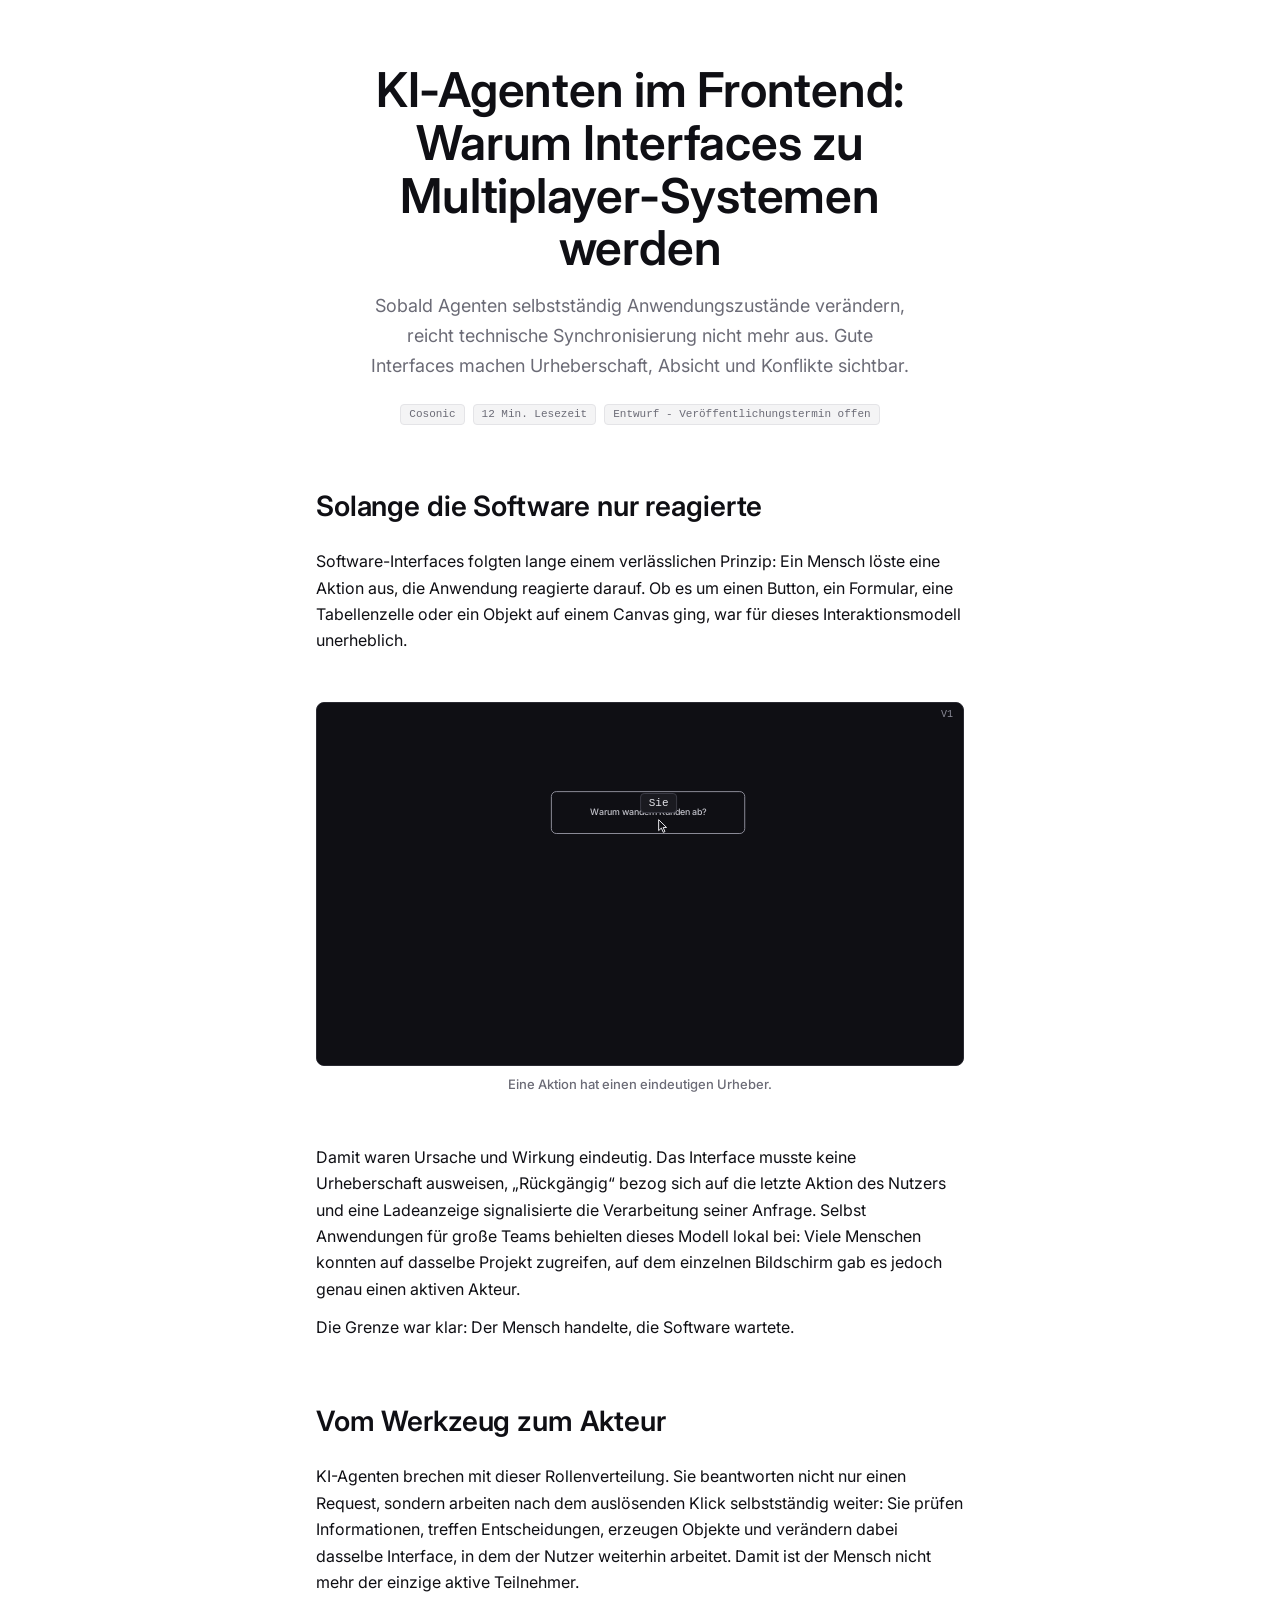
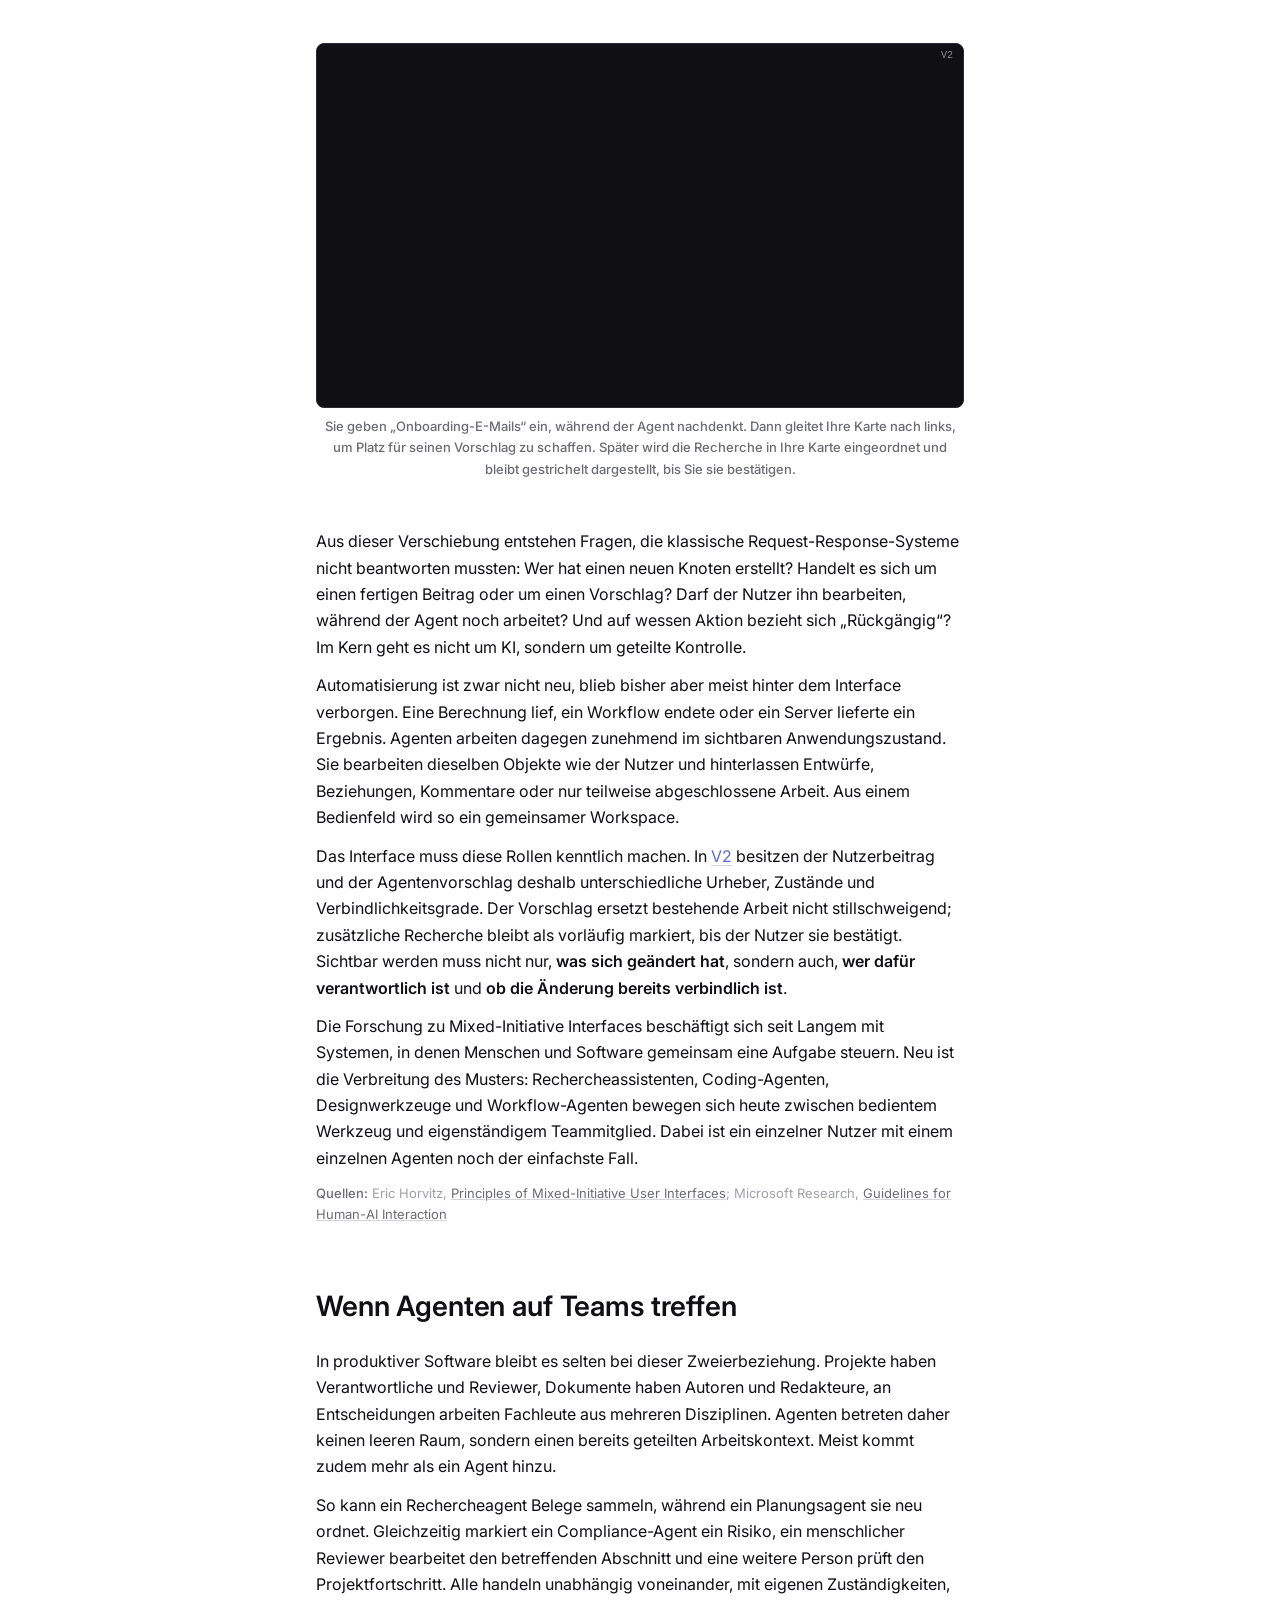
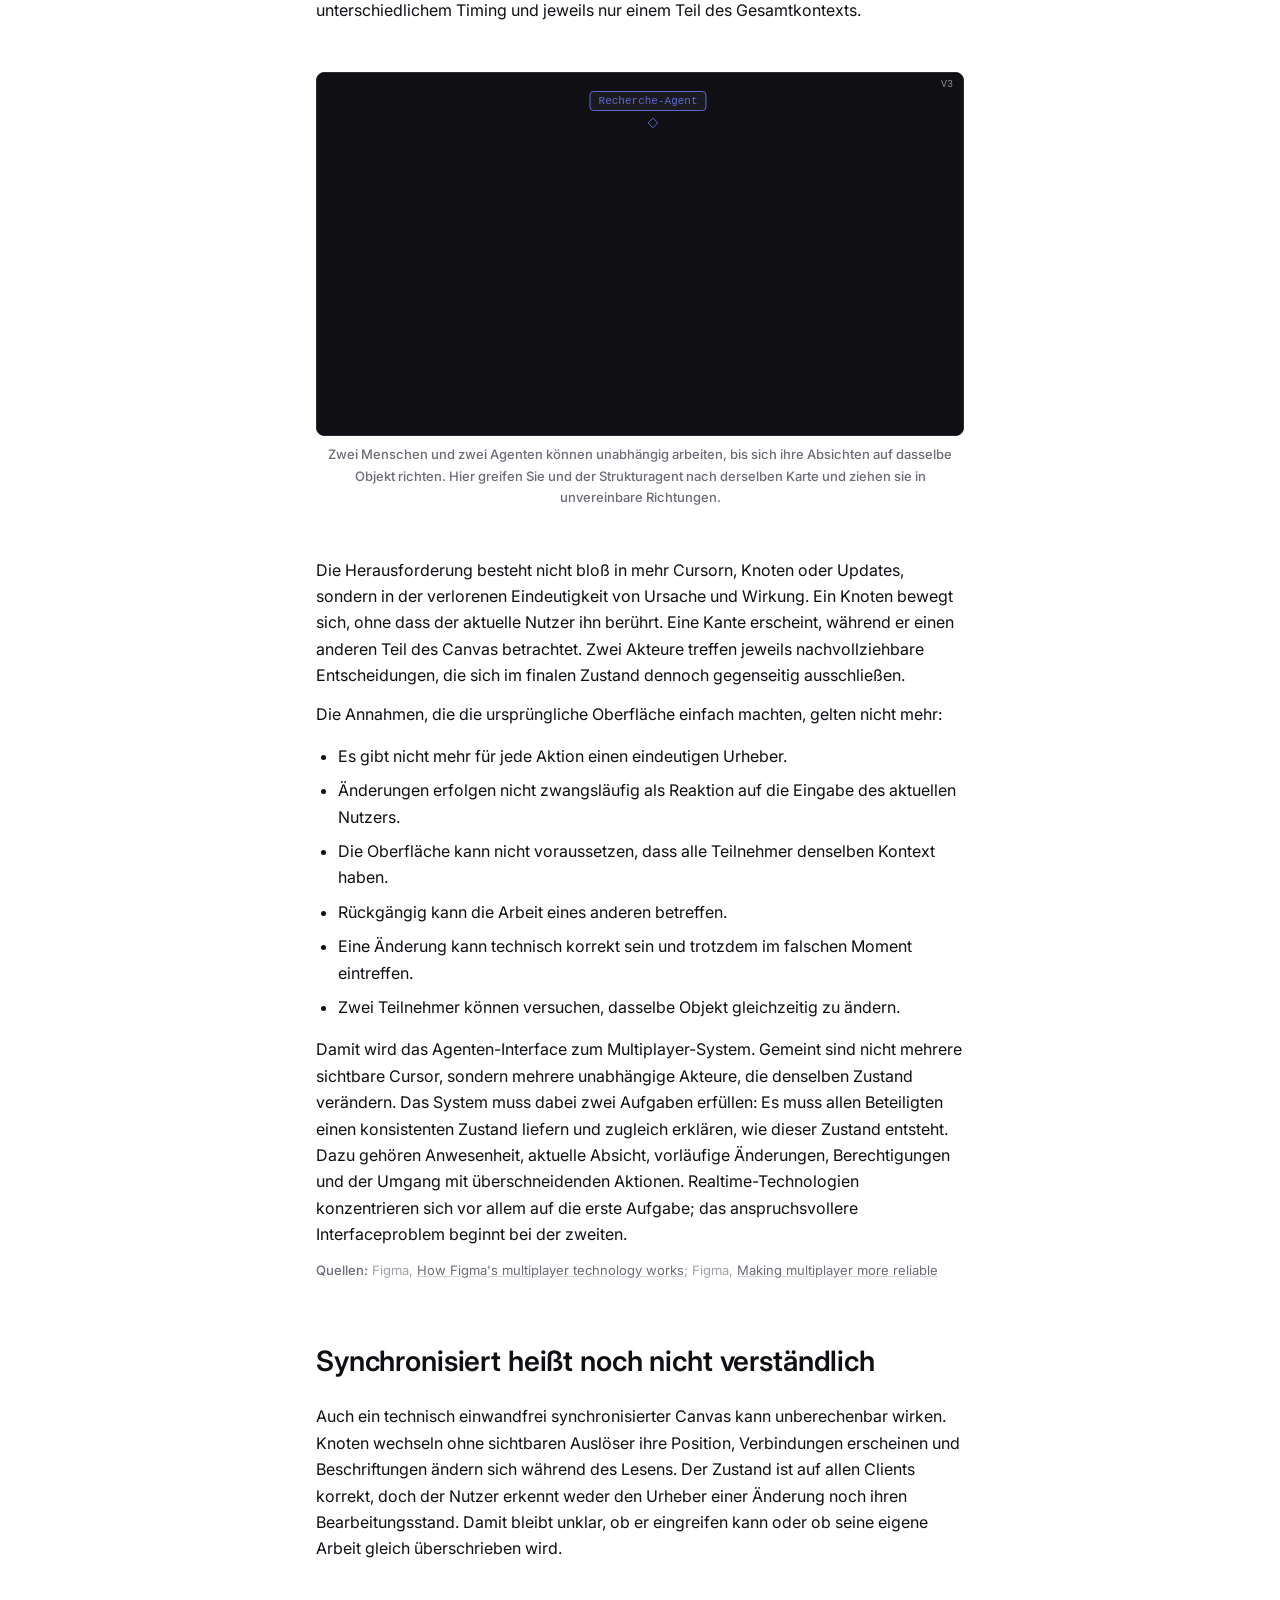
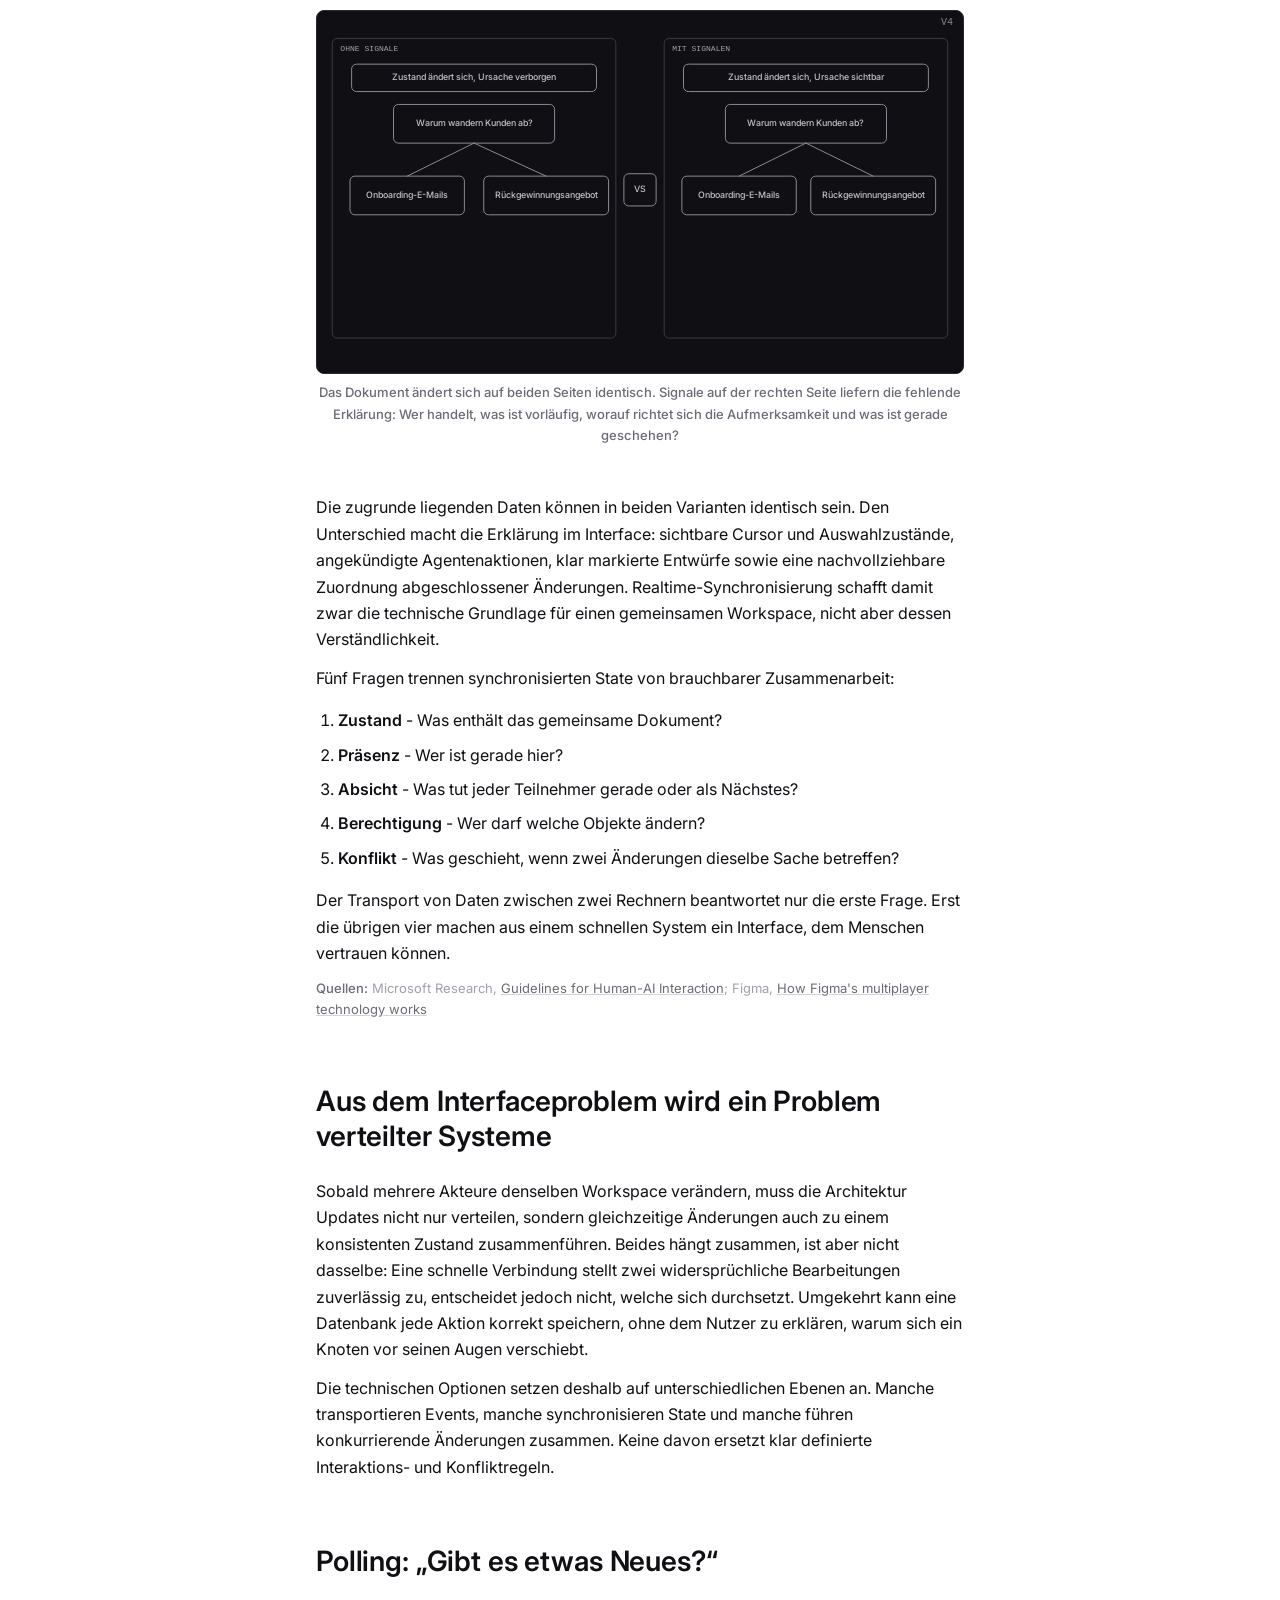
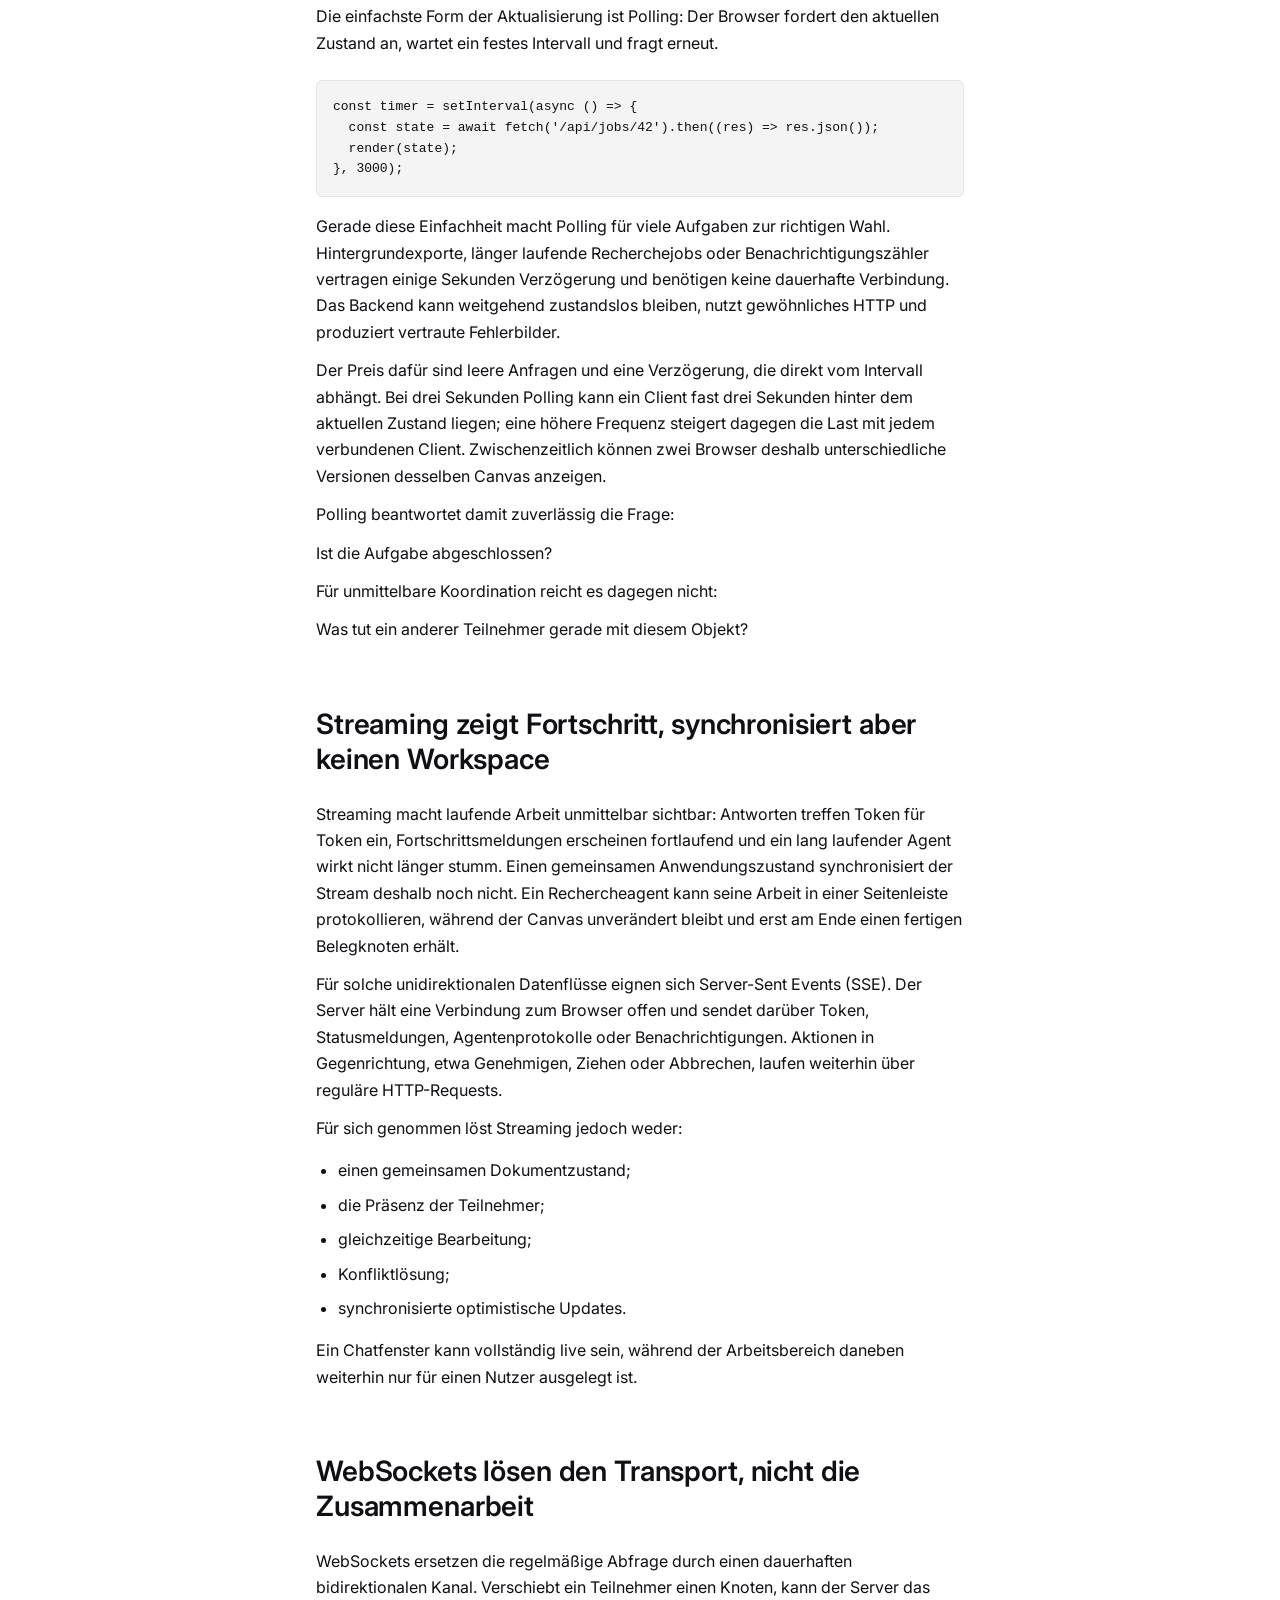
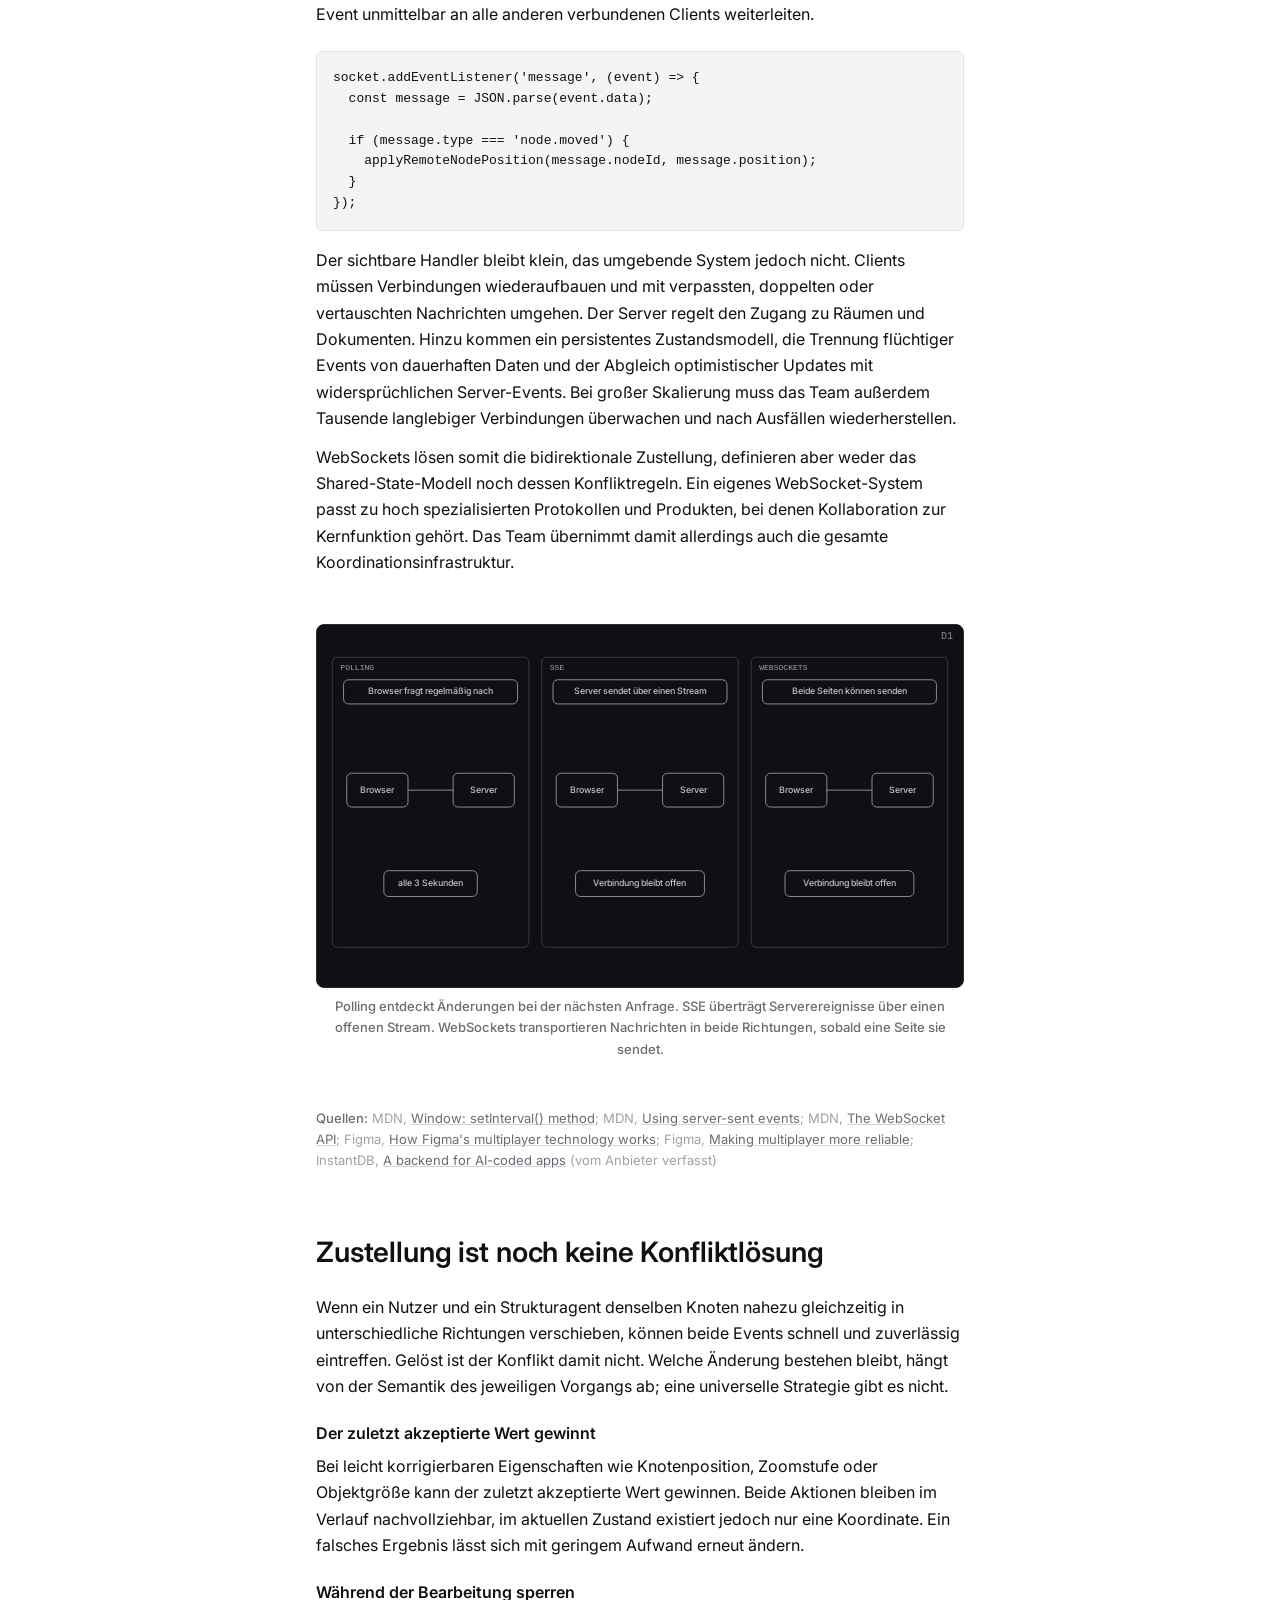
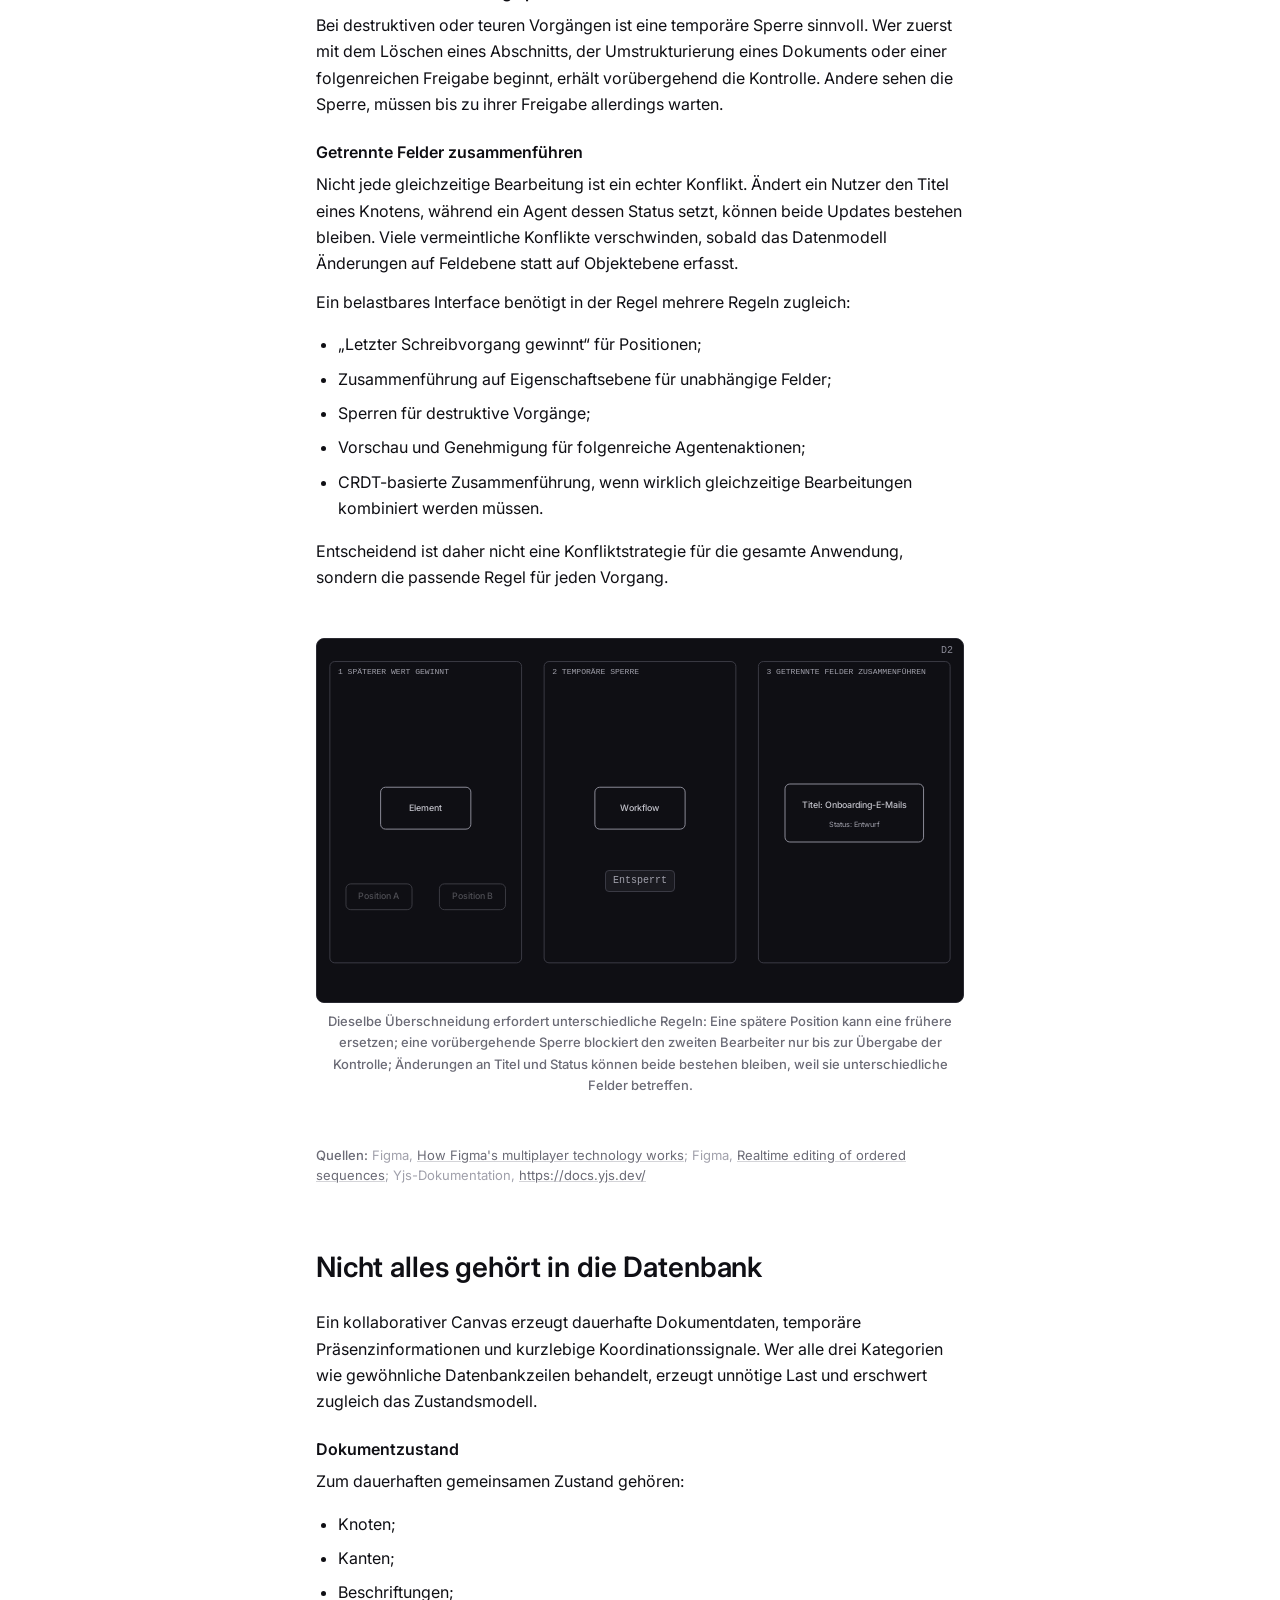
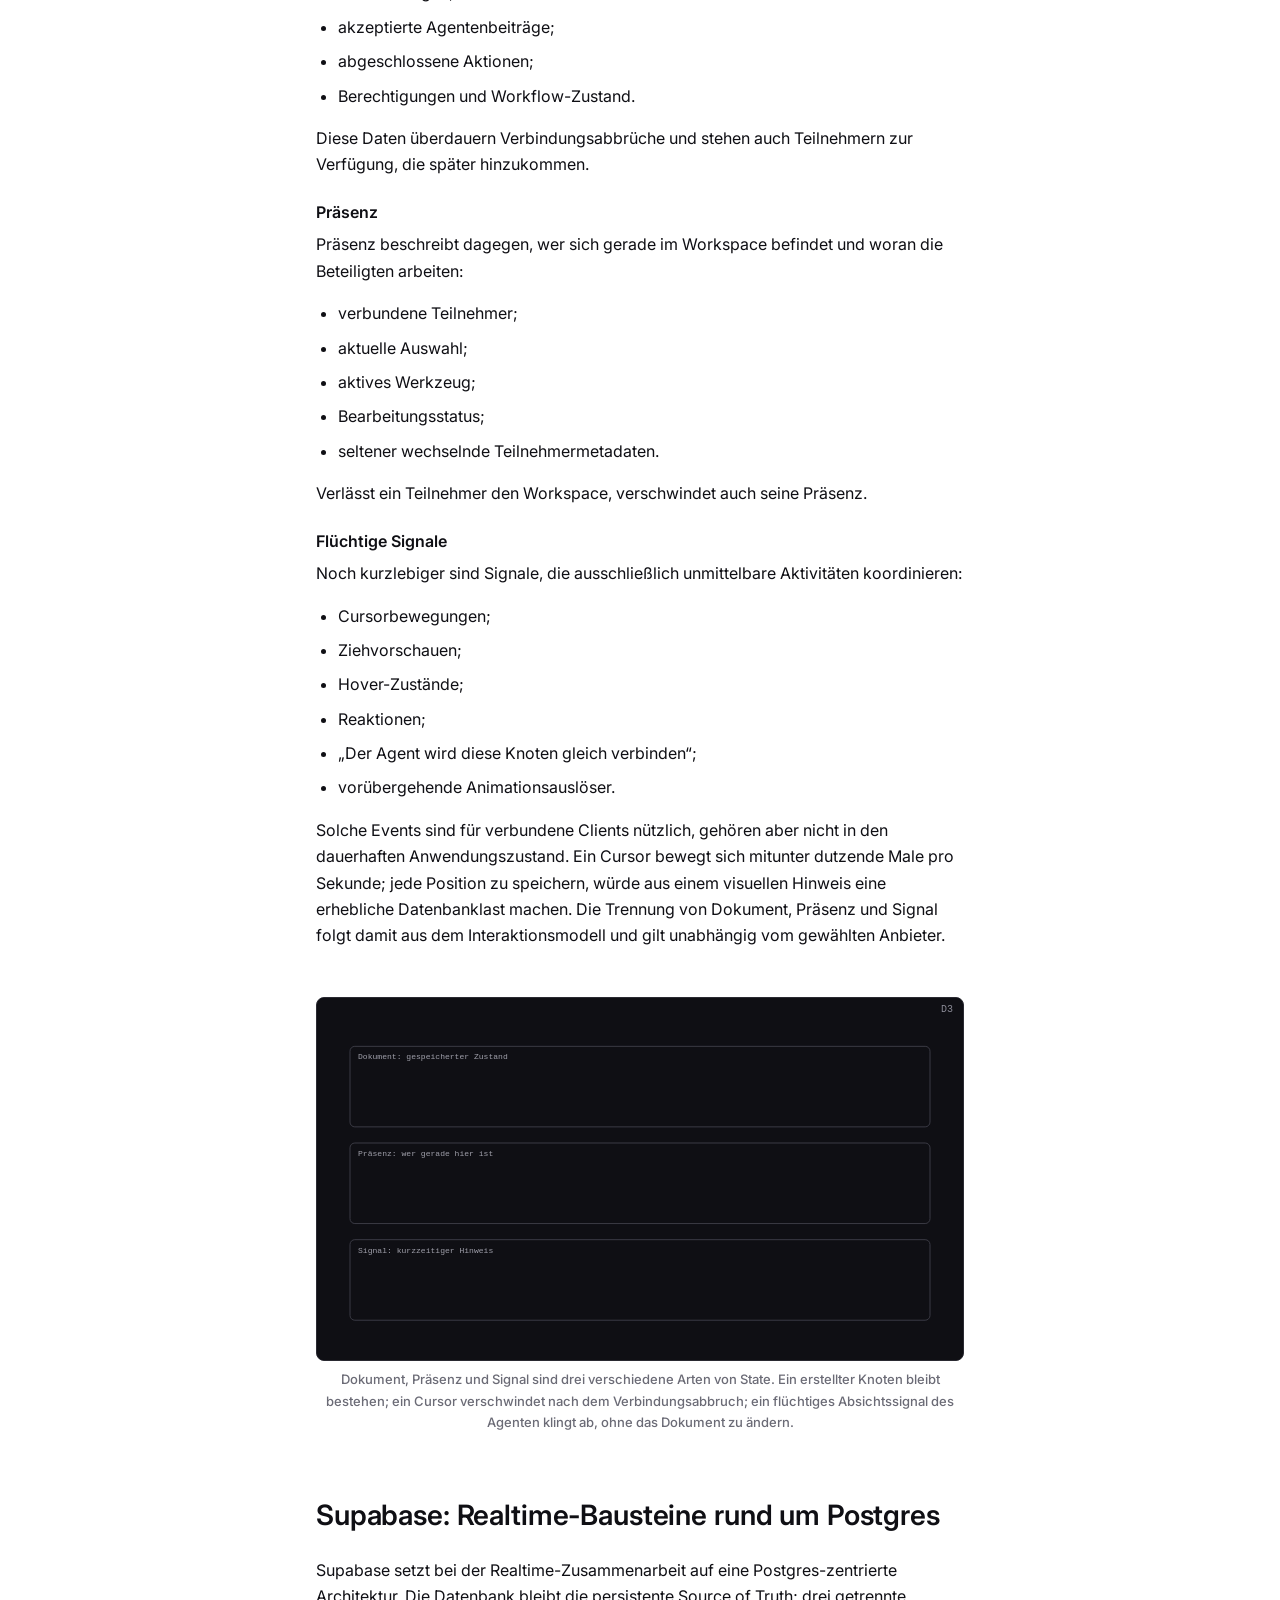
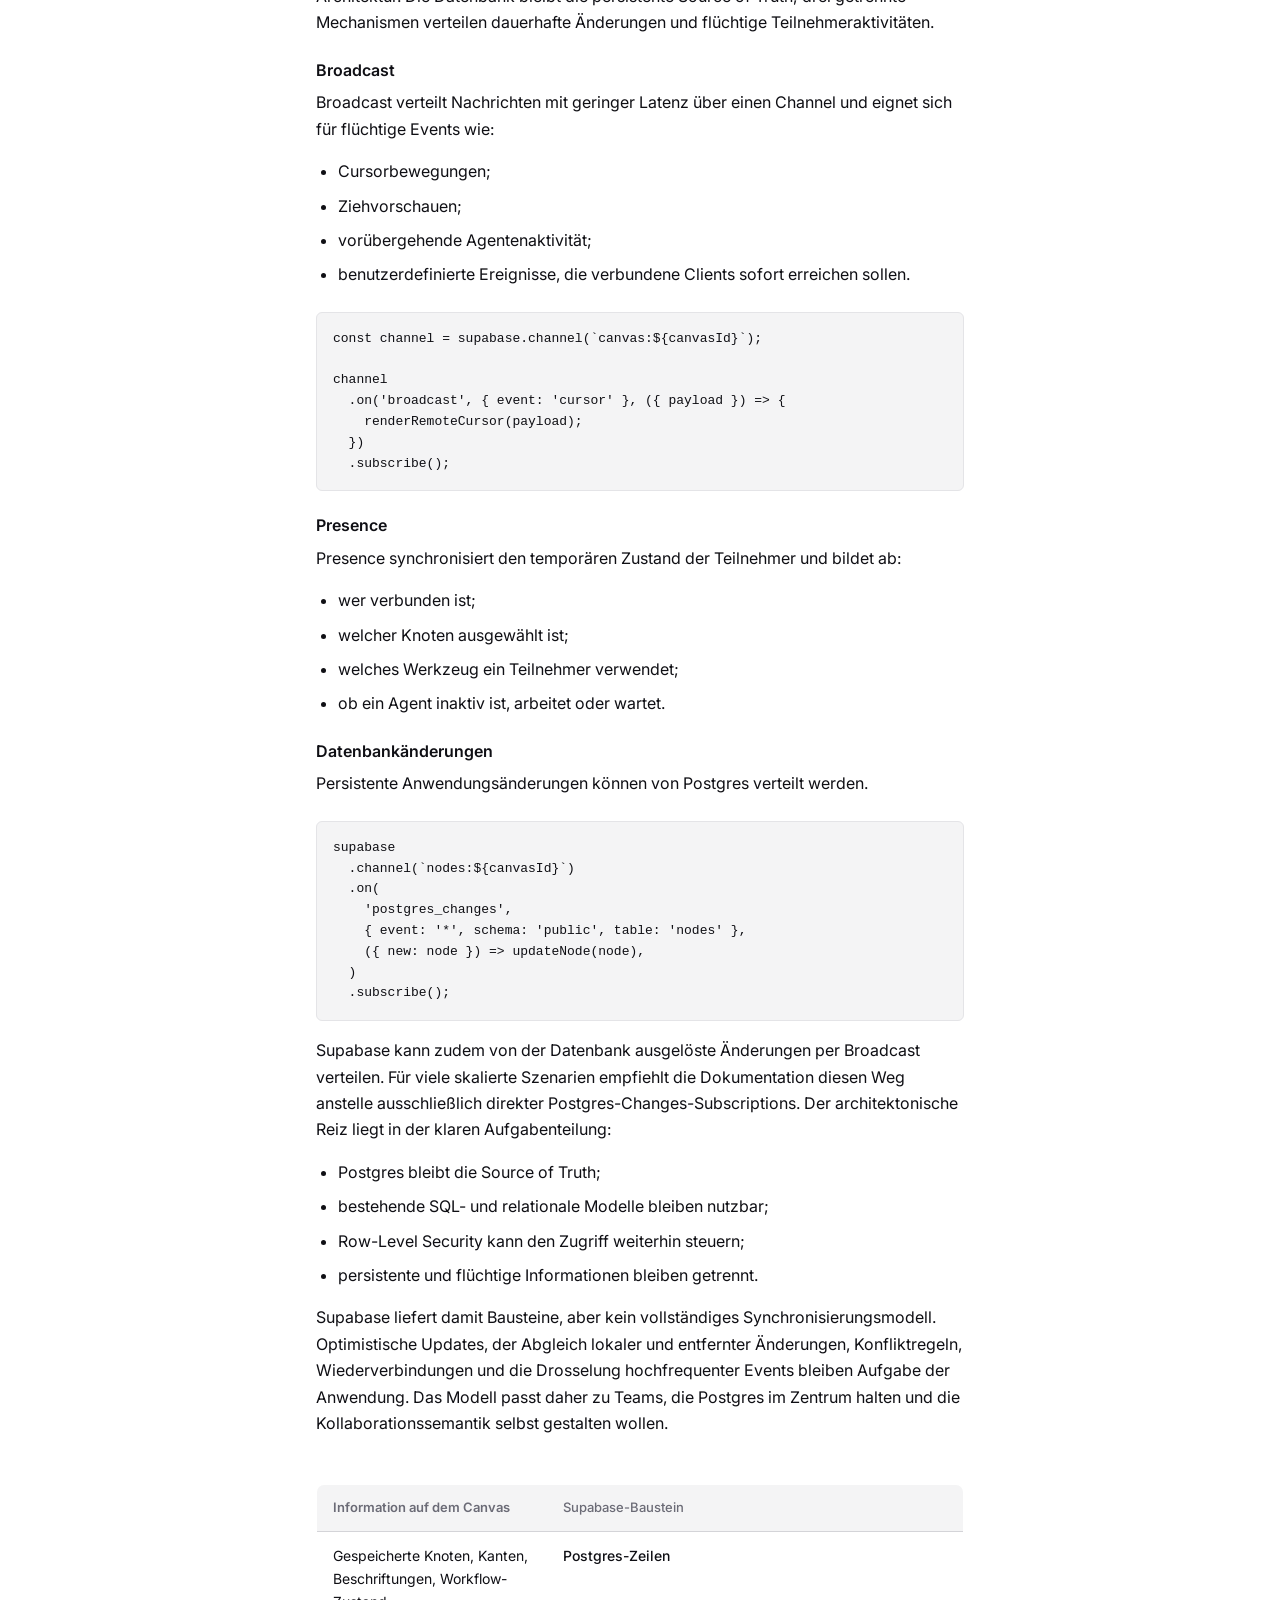
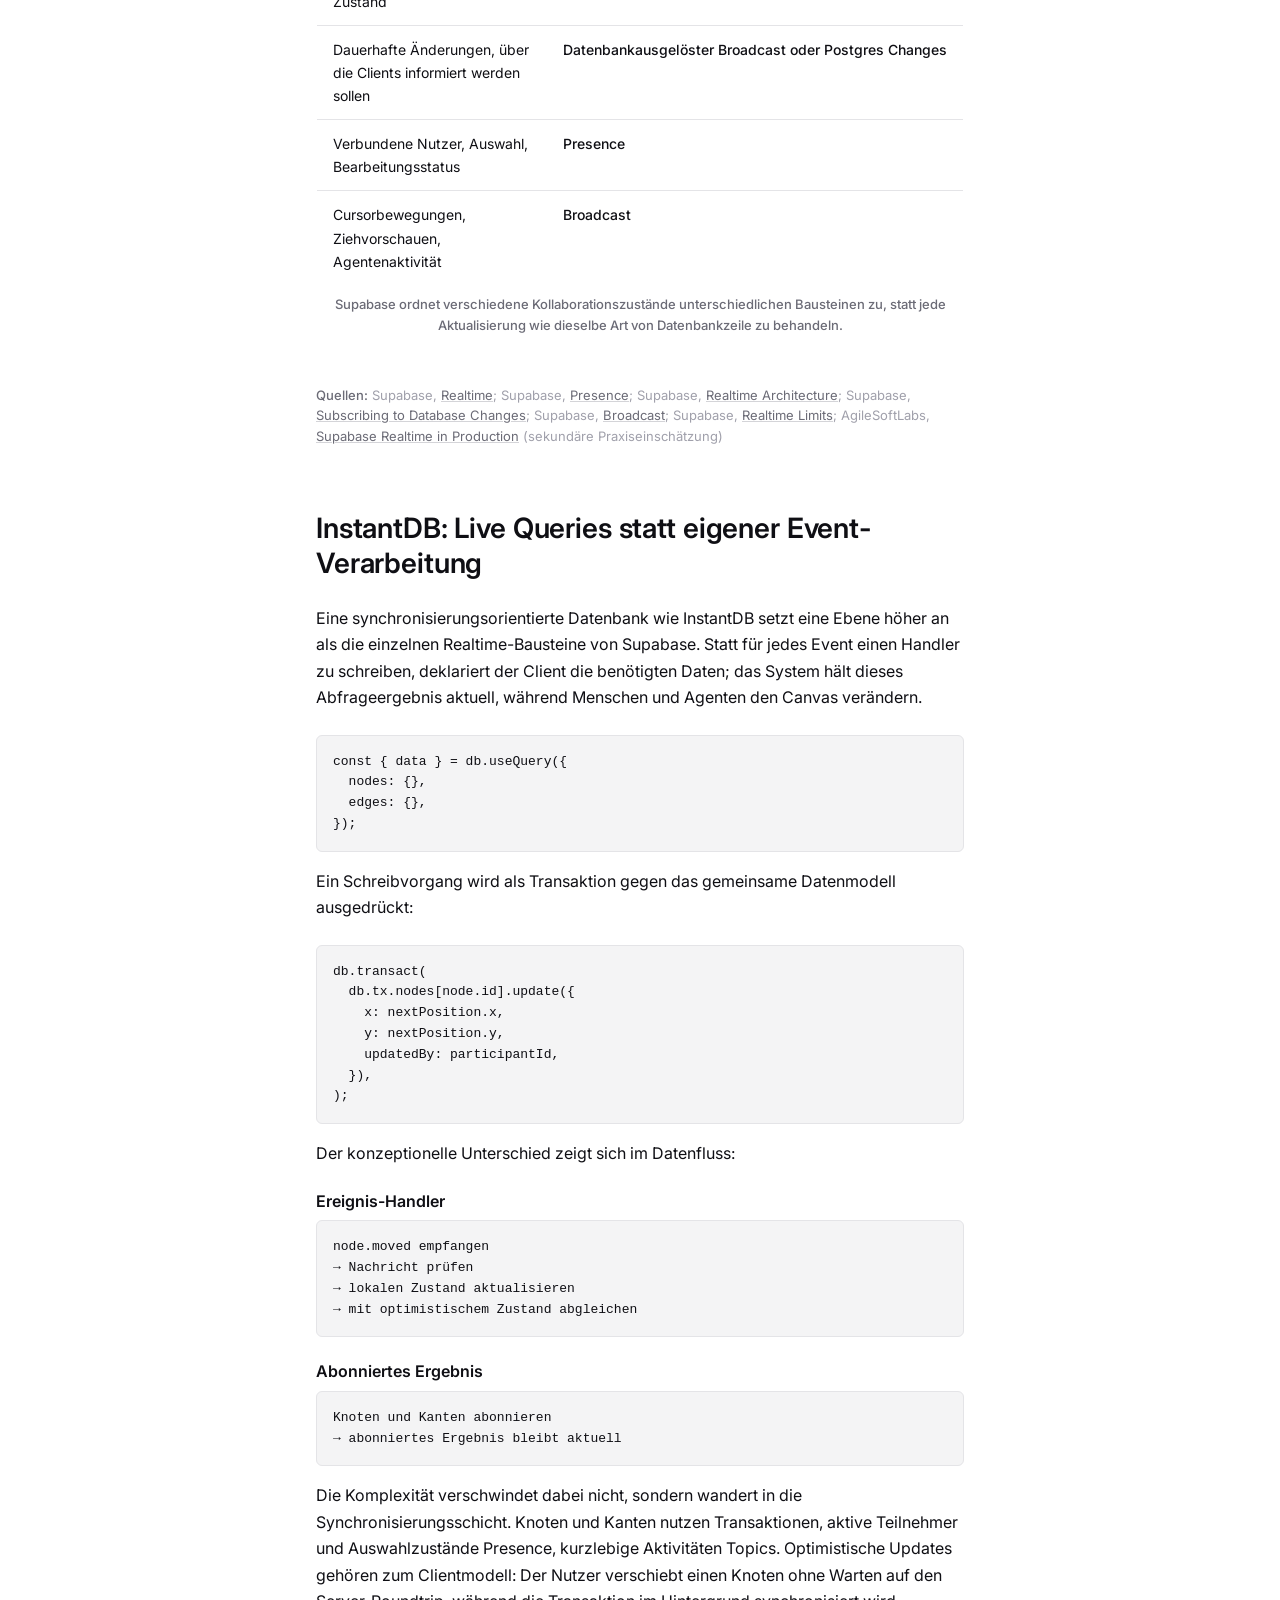
==== commit 5fb0a0d3: "small adjustments" ====
--- a/de/index.html
+++ b/de/index.html
@@ -24,7 +24,7 @@
     <section id="s1" aria-labelledby="s1-h">
       <h2 id="s1-h">Solange die Software nur reagierte</h2>
       <p>Software-Interfaces folgten lange einem verlässlichen Prinzip: Ein Mensch löste eine Aktion aus, die Anwendung reagierte darauf. Ob es um einen Button, ein Formular, eine Tabellenzelle oder ein Objekt auf einem Canvas ging, war für dieses Interaktionsmodell unerheblich.</p>
-      <figure class="figure-breakout">
+      <figure class="figure-breakout" id="fig-v1">
         <div class="animation-container" data-scene="V1" data-theme="dark" data-cursor-tags="boxed"></div>
         <figcaption>Eine Aktion hat einen eindeutigen Urheber.</figcaption>
       </figure>
@@ -35,13 +35,13 @@
     <section id="s2" aria-labelledby="s2-h">
       <h2 id="s2-h">Vom Werkzeug zum Akteur</h2>
       <p>KI-Agenten brechen mit dieser Rollenverteilung. Sie beantworten nicht nur einen Request, sondern arbeiten nach dem auslösenden Klick selbstständig weiter: Sie prüfen Informationen, treffen Entscheidungen, erzeugen Objekte und verändern dabei dasselbe Interface, in dem der Nutzer weiterhin arbeitet. Damit ist der Mensch nicht mehr der einzige aktive Teilnehmer.</p>
-      <figure class="figure-breakout">
-        <div class="animation-container" data-scene="V2D" data-theme="dark" data-cursor-tags="boxed"></div>
+      <figure class="figure-breakout" id="fig-v2">
+        <div class="animation-container" data-scene="V2" data-theme="dark" data-cursor-tags="boxed"></div>
         <figcaption>Sie geben „Onboarding-E-Mails“ ein, während der Agent nachdenkt. Dann gleitet Ihre Karte nach links, um Platz für seinen Vorschlag zu schaffen. Später wird die Recherche in Ihre Karte eingeordnet und bleibt gestrichelt dargestellt, bis Sie sie bestätigen.</figcaption>
       </figure>
       <p>Aus dieser Verschiebung entstehen Fragen, die klassische Request-Response-Systeme nicht beantworten mussten: Wer hat einen neuen Knoten erstellt? Handelt es sich um einen fertigen Beitrag oder um einen Vorschlag? Darf der Nutzer ihn bearbeiten, während der Agent noch arbeitet? Und auf wessen Aktion bezieht sich „Rückgängig“? Im Kern geht es nicht um KI, sondern um geteilte Kontrolle.</p>
       <p>Automatisierung ist zwar nicht neu, blieb bisher aber meist hinter dem Interface verborgen. Eine Berechnung lief, ein Workflow endete oder ein Server lieferte ein Ergebnis. Agenten arbeiten dagegen zunehmend im sichtbaren Anwendungszustand. Sie bearbeiten dieselben Objekte wie der Nutzer und hinterlassen Entwürfe, Beziehungen, Kommentare oder nur teilweise abgeschlossene Arbeit. Aus einem Bedienfeld wird so ein gemeinsamer Workspace.</p>
-      <p>Das Interface muss diese Rollen kenntlich machen. In V2 besitzen der Nutzerbeitrag und der Agentenvorschlag deshalb unterschiedliche Urheber, Zustände und Verbindlichkeitsgrade. Der Vorschlag ersetzt bestehende Arbeit nicht stillschweigend; zusätzliche Recherche bleibt als vorläufig markiert, bis der Nutzer sie bestätigt. Sichtbar werden muss nicht nur, <strong>was sich geändert hat</strong>, sondern auch, <strong>wer dafür verantwortlich ist</strong> und <strong>ob die Änderung bereits verbindlich ist</strong>.</p>
+      <p>Das Interface muss diese Rollen kenntlich machen. In <a href="#fig-v2" class="scene-ref">V2</a> besitzen der Nutzerbeitrag und der Agentenvorschlag deshalb unterschiedliche Urheber, Zustände und Verbindlichkeitsgrade. Der Vorschlag ersetzt bestehende Arbeit nicht stillschweigend; zusätzliche Recherche bleibt als vorläufig markiert, bis der Nutzer sie bestätigt. Sichtbar werden muss nicht nur, <strong>was sich geändert hat</strong>, sondern auch, <strong>wer dafür verantwortlich ist</strong> und <strong>ob die Änderung bereits verbindlich ist</strong>.</p>
       <p>Die Forschung zu Mixed-Initiative Interfaces beschäftigt sich seit Langem mit Systemen, in denen Menschen und Software gemeinsam eine Aufgabe steuern. Neu ist die Verbreitung des Musters: Rechercheassistenten, Coding-Agenten, Designwerkzeuge und Workflow-Agenten bewegen sich heute zwischen bedientem Werkzeug und eigenständigem Teammitglied. Dabei ist ein einzelner Nutzer mit einem einzelnen Agenten noch der einfachste Fall.</p>
       <p class="sources"><strong>Quellen:</strong> Eric Horvitz, <a href="https://www.microsoft.com/en-us/research/publication/principles-mixed-initiative-user-interfaces/">Principles of Mixed-Initiative User Interfaces</a>; Microsoft Research, <a href="https://www.microsoft.com/en-us/research/project/guidelines-for-human-ai-interaction/">Guidelines for Human-AI Interaction</a></p>
     </section>
@@ -50,7 +50,7 @@
       <h2 id="s3-h">Wenn Agenten auf Teams treffen</h2>
       <p>In produktiver Software bleibt es selten bei dieser Zweierbeziehung. Projekte haben Verantwortliche und Reviewer, Dokumente haben Autoren und Redakteure, an Entscheidungen arbeiten Fachleute aus mehreren Disziplinen. Agenten betreten daher keinen leeren Raum, sondern einen bereits geteilten Arbeitskontext. Meist kommt zudem mehr als ein Agent hinzu.</p>
       <p>So kann ein Rechercheagent Belege sammeln, während ein Planungsagent sie neu ordnet. Gleichzeitig markiert ein Compliance-Agent ein Risiko, ein menschlicher Reviewer bearbeitet den betreffenden Abschnitt und eine weitere Person prüft den Projektfortschritt. Alle handeln unabhängig voneinander, mit eigenen Zuständigkeiten, unterschiedlichem Timing und jeweils nur einem Teil des Gesamtkontexts.</p>
-      <figure class="figure-breakout">
+      <figure class="figure-breakout" id="fig-v3">
         <div class="animation-container" data-scene="V3" data-theme="dark" data-cursor-tags="boxed"></div>
         <figcaption>Zwei Menschen und zwei Agenten können unabhängig arbeiten, bis sich ihre Absichten auf dasselbe Objekt richten. Hier greifen Sie und der Strukturagent nach derselben Karte und ziehen sie in unvereinbare Richtungen.</figcaption>
       </figure>
@@ -71,7 +71,7 @@
     <section id="s4" aria-labelledby="s4-h">
       <h2 id="s4-h">Synchronisiert heißt noch nicht verständlich</h2>
       <p>Auch ein technisch einwandfrei synchronisierter Canvas kann unberechenbar wirken. Knoten wechseln ohne sichtbaren Auslöser ihre Position, Verbindungen erscheinen und Beschriftungen ändern sich während des Lesens. Der Zustand ist auf allen Clients korrekt, doch der Nutzer erkennt weder den Urheber einer Änderung noch ihren Bearbeitungsstand. Damit bleibt unklar, ob er eingreifen kann oder ob seine eigene Arbeit gleich überschrieben wird.</p>
-      <figure class="figure-breakout">
+      <figure class="figure-breakout" id="fig-v4">
         <div class="animation-container" data-scene="V4" data-theme="dark" data-cursor-tags="boxed"></div>
         <figcaption>Das Dokument ändert sich auf beiden Seiten identisch. Signale auf der rechten Seite liefern die fehlende Erklärung: Wer handelt, was ist vorläufig, worauf richtet sich die Aufmerksamkeit und was ist gerade geschehen?</figcaption>
       </figure>
@@ -136,7 +136,7 @@
 });</code></pre>
       <p>Der sichtbare Handler bleibt klein, das umgebende System jedoch nicht. Clients müssen Verbindungen wiederaufbauen und mit verpassten, doppelten oder vertauschten Nachrichten umgehen. Der Server regelt den Zugang zu Räumen und Dokumenten. Hinzu kommen ein persistentes Zustandsmodell, die Trennung flüchtiger Events von dauerhaften Daten und der Abgleich optimistischer Updates mit widersprüchlichen Server-Events. Bei großer Skalierung muss das Team außerdem Tausende langlebiger Verbindungen überwachen und nach Ausfällen wiederherstellen.</p>
       <p>WebSockets lösen somit die bidirektionale Zustellung, definieren aber weder das Shared-State-Modell noch dessen Konfliktregeln. Ein eigenes WebSocket-System passt zu hoch spezialisierten Protokollen und Produkten, bei denen Kollaboration zur Kernfunktion gehört. Das Team übernimmt damit allerdings auch die gesamte Koordinationsinfrastruktur.</p>
-      <figure class="figure-breakout">
+      <figure class="figure-breakout" id="fig-d1">
         <div class="animation-container" data-scene="D1" data-theme="dark" data-cursor-tags="boxed"></div>
         <figcaption>Polling entdeckt Änderungen bei der nächsten Anfrage. SSE überträgt Serverereignisse über einen offenen Stream. WebSockets transportieren Nachrichten in beide Richtungen, sobald eine Seite sie sendet.</figcaption>
       </figure>
@@ -161,7 +161,7 @@
         <li>CRDT-basierte Zusammenführung, wenn wirklich gleichzeitige Bearbeitungen kombiniert werden müssen.</li>
       </ul>
       <p>Entscheidend ist daher nicht eine Konfliktstrategie für die gesamte Anwendung, sondern die passende Regel für jeden Vorgang.</p>
-      <figure class="figure-breakout">
+      <figure class="figure-breakout" id="fig-d2">
         <div class="animation-container" data-scene="D2" data-theme="dark" data-cursor-tags="boxed"></div>
         <figcaption>Dieselbe Überschneidung erfordert unterschiedliche Regeln: Eine spätere Position kann eine frühere ersetzen; eine vorübergehende Sperre blockiert den zweiten Bearbeiter nur bis zur Übergabe der Kontrolle; Änderungen an Titel und Status können beide bestehen bleiben, weil sie unterschiedliche Felder betreffen.</figcaption>
       </figure>
@@ -203,7 +203,7 @@
         <li>vorübergehende Animationsauslöser.</li>
       </ul>
       <p>Solche Events sind für verbundene Clients nützlich, gehören aber nicht in den dauerhaften Anwendungszustand. Ein Cursor bewegt sich mitunter dutzende Male pro Sekunde; jede Position zu speichern, würde aus einem visuellen Hinweis eine erhebliche Datenbanklast machen. Die Trennung von Dokument, Präsenz und Signal folgt damit aus dem Interaktionsmodell und gilt unabhängig vom gewählten Anbieter.</p>
-      <figure class="figure-breakout">
+      <figure class="figure-breakout" id="fig-d3">
         <div class="animation-container" data-scene="D3" data-theme="dark" data-cursor-tags="boxed"></div>
         <figcaption>Dokument, Präsenz und Signal sind drei verschiedene Arten von State. Ein erstellter Knoten bleibt bestehen; ein Cursor verschwindet nach dem Verbindungsabbruch; ein flüchtiges Absichtssignal des Agenten klingt ab, ohne das Dokument zu ändern.</figcaption>
       </figure>
@@ -307,7 +307,7 @@
         <li>sein Synchronisierungsverhalten.</li>
       </ul>
       <p>Das ist weitreichender, als einem bestehenden Postgres-Backend Realtime-Zustellung hinzuzufügen. Der relevante Unterschied lautet daher nicht „InstantDB oder Supabase“, sondern: InstantDB übernimmt mehr Synchronisierungsarbeit, Supabase überlässt mehr davon der Anwendung. Ob sich die engere Backend-Abstraktion lohnt, hängt vom eingesparten Synchronisierungscode ab.</p>
-      <figure class="figure-breakout">
+      <figure class="figure-breakout" id="fig-d4">
         <div class="animation-container" data-scene="D4" data-theme="dark" data-cursor-tags="boxed"></div>
         <figcaption>Dieselbe entfernte Änderung erzeugt zwei verschiedene Aufgaben: Bei der Ereigniszustellung muss die Anwendung ihren Cache aktualisieren und abgleichen; bei einer Live-Abfrage ist die Synchronisierungsschicht dafür verantwortlich, das abonnierte Ergebnis aktuell zu halten.</figcaption>
       </figure>
@@ -358,7 +358,7 @@
     <section id="s15" aria-labelledby="s15-h">
       <h2 id="s15-h">Zurück zum gemeinsamen Workspace</h2>
       <p>Auf dem anfangs unübersichtlichen Canvas arbeiten weiterhin ein Nutzer, ein menschlicher Reviewer, ein Rechercheagent und ein Strukturagent. Die Zahl der Aktionen hat nicht abgenommen; geändert hat sich ihre Darstellung.</p>
-      <figure class="figure-breakout">
+      <figure class="figure-breakout" id="fig-v5">
         <div class="animation-container" data-scene="V5" data-theme="dark" data-cursor-tags="boxed" role="img" aria-labelledby="v5-caption"></div>
         <figcaption id="v5-caption">Ein verständlicher Arbeitsbereich für mehrere Agenten: Der Nutzer erstellt eine Idee, während der Rechercheagent ankündigt, Belege hinzuzufügen. Der Strukturagent hebt zwei Ziele hervor, bevor er sie verbindet. Ein zweiter Mensch prüft die übergeordnete Frage. Wenn eine Agentenaktion mit einer menschlichen Bearbeitung kollidiert, wendet die Oberfläche eine sichtbare Regel an und zeichnet das Ergebnis im Aktivitätsverlauf auf.</figcaption>
       </figure>
--- a/de/styles.css
+++ b/de/styles.css
@@ -258,6 +258,13 @@
   color: var(--accent-hover);
 }
 
+a.scene-ref {
+  text-decoration: underline;
+  text-decoration-color: var(--border-strong);
+  text-decoration-thickness: 1px;
+  text-underline-offset: 3px;
+}
+
 a:focus-visible,
 button:focus-visible {
   outline: 2px solid var(--accent);
@@ -338,6 +345,18 @@
   overflow: hidden;
 }
 
+/* Scene label top-right corner — non-interactive, subtle. */
+.animation-container::before {
+  content: attr(data-scene);
+  position: absolute;
+  top: 6px;
+  right: 10px;
+  z-index: 10;
+  font: 10px "Berkeley Mono", "SF Mono", ui-monospace, monospace;
+  color: var(--text-dim);
+  pointer-events: none;
+}
+
 .animation-container svg {
   display: block;
   width: 100%;
@@ -353,13 +372,11 @@
   border-color: #2a2a32;
 }
 
-/* V5's history is chronological, so preserve the newest policy result when
-   the single-line ticker has to clip on a narrow canvas. */
-.animation-container[data-scene='V5'] .animation-activity-log {
-  display: flex;
-  justify-content: flex-end;
-  text-align: right;
-}
+.animation-container[data-theme='dark']::before {
+  color: #8a8a96;
+}
+
+
 
 .animation-container.reduced-motion {
   display: flex;
